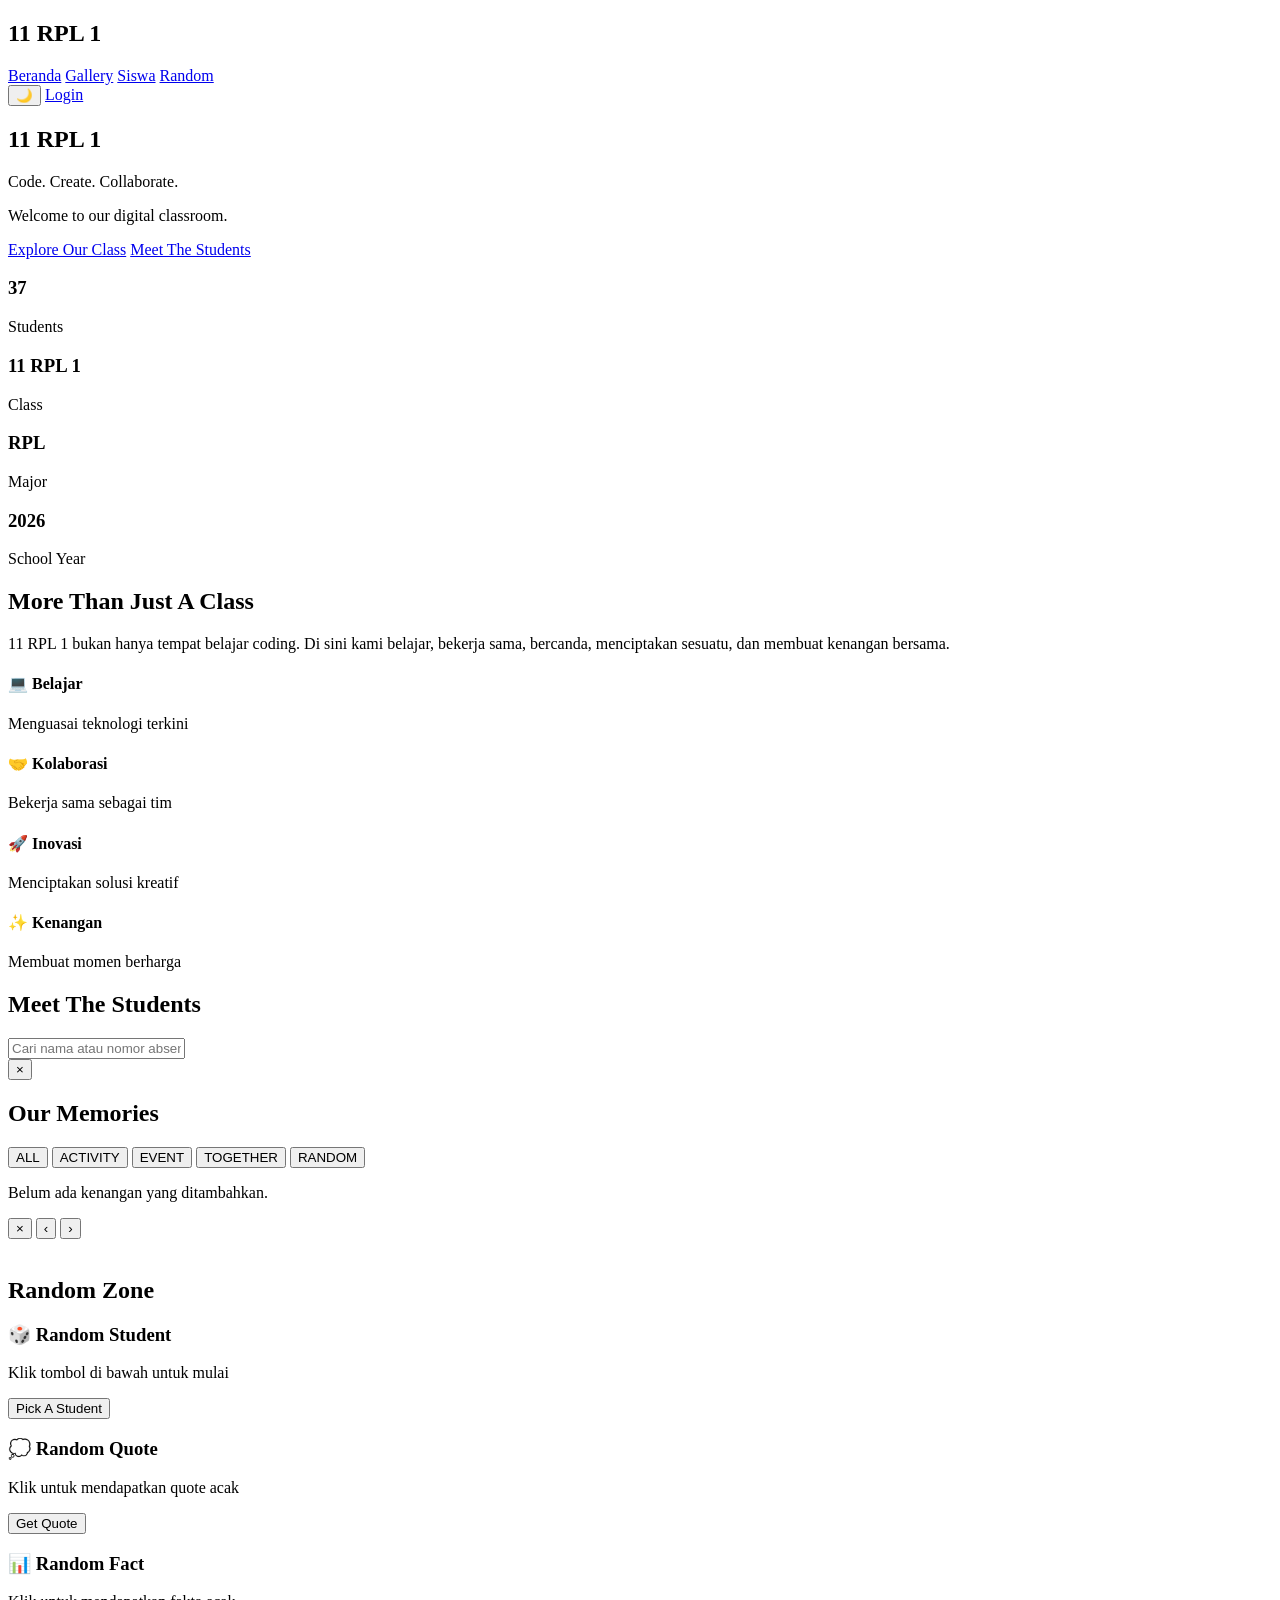
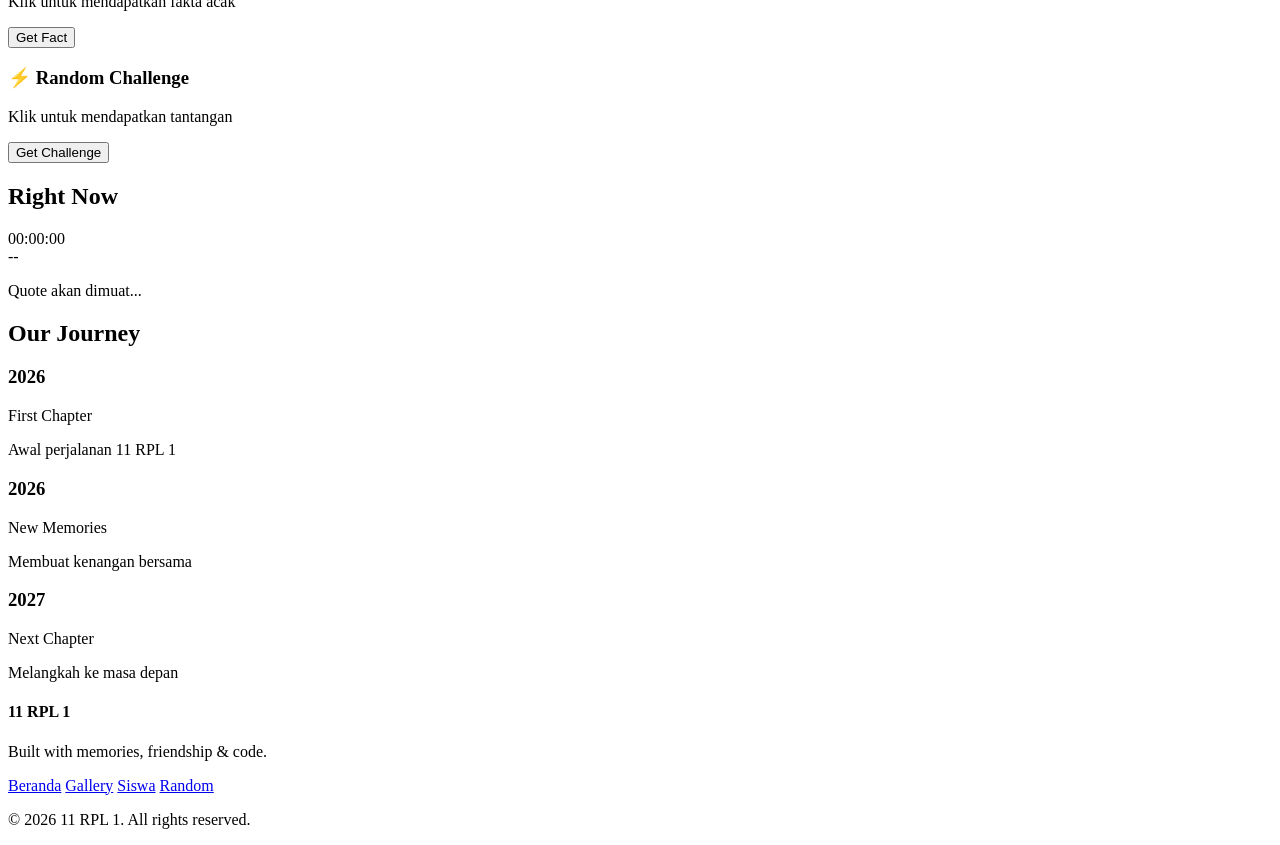
==== index.html @ e09e1e1b "Add files via upload" ====
<!DOCTYPE html>
<html lang="id">
<head>
    <meta charset="UTF-8">
    <meta name="viewport" content="width=device-width, initial-scale=1.0">
    <title>11 RPL 1 - Code. Create. Collaborate.</title>
    <link rel="stylesheet" href="css/style.css">
    <script src="https://cdn.jsdelivr.net/npm/@supabase/supabase-js@2"></script>
</head>
<body>
    <!-- NAVBAR -->
    <nav class="navbar" id="navbar">
        <div class="navbar-container">
            <div class="navbar-brand">
                <h1>11 RPL 1</h1>
            </div>
            
            <div class="hamburger" id="hamburger">
                <span></span>
                <span></span>
                <span></span>
            </div>

            <div class="navbar-menu" id="navbar-menu">
                <a href="#home" class="nav-link">Beranda</a>
                <a href="#gallery" class="nav-link">Gallery</a>
                <a href="#students" class="nav-link">Siswa</a>
                <a href="#random" class="nav-link">Random</a>
            </div>

            <div class="navbar-actions">
                <button class="theme-toggle" id="theme-toggle" title="Ganti tema">
                    🌙
                </button>
                <a href="login.html" class="nav-button" id="nav-button">Login</a>
            </div>
        </div>
    </nav>

    <!-- HERO SECTION -->
    <section class="hero" id="home">
        <div class="hero-content">
            <div class="hero-particles" id="particles"></div>
            <div class="hero-grid"></div>
            
            <div class="hero-text">
                <h2 class="hero-title">11 RPL 1</h2>
                <p class="hero-tagline">Code. Create. Collaborate.</p>
                <p class="hero-subtitle">Welcome to our digital classroom.</p>
                
                <div class="hero-buttons">
                    <a href="#students" class="btn btn-primary">Explore Our Class</a>
                    <a href="#gallery" class="btn btn-secondary">Meet The Students</a>
                </div>
            </div>
        </div>
    </section>

    <!-- STATISTICS -->
    <section class="statistics">
        <div class="stats-container">
            <div class="stat-card">
                <h3>37</h3>
                <p>Students</p>
            </div>
            <div class="stat-card">
                <h3>11 RPL 1</h3>
                <p>Class</p>
            </div>
            <div class="stat-card">
                <h3>RPL</h3>
                <p>Major</p>
            </div>
            <div class="stat-card">
                <h3>2026</h3>
                <p>School Year</p>
            </div>
        </div>
    </section>

    <!-- CLASS INTRO -->
    <section class="class-intro">
        <div class="container">
            <h2>More Than Just A Class</h2>
            <div class="intro-content">
                <div class="intro-text">
                    <p>11 RPL 1 bukan hanya tempat belajar coding. Di sini kami belajar, bekerja sama, bercanda, menciptakan sesuatu, dan membuat kenangan bersama.</p>
                </div>
                <div class="intro-cards">
                    <div class="intro-card">
                        <h4>💻 Belajar</h4>
                        <p>Menguasai teknologi terkini</p>
                    </div>
                    <div class="intro-card">
                        <h4>🤝 Kolaborasi</h4>
                        <p>Bekerja sama sebagai tim</p>
                    </div>
                    <div class="intro-card">
                        <h4>🚀 Inovasi</h4>
                        <p>Menciptakan solusi kreatif</p>
                    </div>
                    <div class="intro-card">
                        <h4>✨ Kenangan</h4>
                        <p>Membuat momen berharga</p>
                    </div>
                </div>
            </div>
        </div>
    </section>

    <!-- STUDENT DIRECTORY -->
    <section class="students" id="students">
        <div class="container">
            <h2>Meet The Students</h2>
            
            <div class="search-box">
                <input 
                    type="text" 
                    id="search-input" 
                    placeholder="Cari nama atau nomor absen..."
                    class="search-input"
                >
            </div>

            <div class="students-grid" id="students-grid">
                <!-- Filled by JavaScript -->
            </div>

            <div class="empty-state" id="empty-state" style="display: none;">
                <p>Tidak ada siswa yang ditemukan.</p>
            </div>
        </div>
    </section>

    <!-- STUDENT PROFILE MODAL -->
    <div class="modal" id="student-modal">
        <div class="modal-content">
            <button class="modal-close" id="modal-close">&times;</button>
            <div class="student-profile" id="student-profile">
                <!-- Filled by JavaScript -->
            </div>
        </div>
    </div>

    <!-- GALLERY -->
    <section class="gallery" id="gallery">
        <div class="container">
            <h2>Our Memories</h2>
            
            <div class="gallery-filters">
                <button class="filter-btn active" data-filter="all">ALL</button>
                <button class="filter-btn" data-filter="activity">ACTIVITY</button>
                <button class="filter-btn" data-filter="event">EVENT</button>
                <button class="filter-btn" data-filter="together">TOGETHER</button>
                <button class="filter-btn" data-filter="random">RANDOM</button>
            </div>

            <div class="gallery-grid" id="gallery-grid">
                <!-- Filled by JavaScript -->
            </div>

            <div class="gallery-empty" id="gallery-empty">
                <p>Belum ada kenangan yang ditambahkan.</p>
            </div>
        </div>
    </section>

    <!-- GALLERY LIGHTBOX -->
    <div class="lightbox" id="lightbox">
        <button class="lightbox-close">&times;</button>
        <button class="lightbox-prev">&lsaquo;</button>
        <button class="lightbox-next">&rsaquo;</button>
        <div class="lightbox-content">
            <img id="lightbox-img" src="" alt="">
            <div class="lightbox-info">
                <p class="lightbox-caption" id="lightbox-caption"></p>
                <p class="lightbox-uploader" id="lightbox-uploader"></p>
            </div>
        </div>
    </div>

    <!-- RANDOM ZONE -->
    <section class="random-zone" id="random">
        <div class="container">
            <h2>Random Zone</h2>
            
            <div class="random-grid">
                <!-- RANDOM STUDENT -->
                <div class="random-card random-student-card">
                    <h3>🎲 Random Student</h3>
                    <div class="random-student-display" id="random-student-display">
                        <p>Klik tombol di bawah untuk mulai</p>
                    </div>
                    <button class="btn btn-primary" id="random-student-btn">
                        Pick A Student
                    </button>
                </div>

                <!-- RANDOM QUOTE -->
                <div class="random-card random-quote-card">
                    <h3>💭 Random Quote</h3>
                    <div class="random-quote-display" id="random-quote-display">
                        <p class="quote-text">Klik untuk mendapatkan quote acak</p>
                    </div>
                    <button class="btn btn-primary" id="random-quote-btn">
                        Get Quote
                    </button>
                </div>

                <!-- RANDOM FACT -->
                <div class="random-card random-fact-card">
                    <h3>📊 Random Fact</h3>
                    <div class="random-fact-display" id="random-fact-display">
                        <p class="fact-text">Klik untuk mendapatkan fakta acak</p>
                    </div>
                    <button class="btn btn-primary" id="random-fact-btn">
                        Get Fact
                    </button>
                </div>

                <!-- RANDOM CHALLENGE -->
                <div class="random-card random-challenge-card">
                    <h3>⚡ Random Challenge</h3>
                    <div class="random-challenge-display" id="random-challenge-display">
                        <p class="challenge-text">Klik untuk mendapatkan tantangan</p>
                    </div>
                    <button class="btn btn-primary" id="random-challenge-btn">
                        Get Challenge
                    </button>
                </div>
            </div>
        </div>
    </section>

    <!-- LIVE CLASS MOMENT -->
    <section class="live-moment">
        <div class="container">
            <h2>Right Now</h2>
            <div class="moment-card">
                <div class="moment-clock">
                    <div class="clock-time" id="clock-time">00:00:00</div>
                    <div class="clock-date" id="clock-date">--</div>
                </div>
                <div class="moment-quote">
                    <p id="moment-quote-text">Quote akan dimuat...</p>
                </div>
            </div>
        </div>
    </section>

    <!-- TIMELINE -->
    <section class="timeline">
        <div class="container">
            <h2>Our Journey</h2>
            <div class="timeline-container">
                <div class="timeline-item">
                    <div class="timeline-marker"></div>
                    <div class="timeline-content">
                        <h3>2026</h3>
                        <p>First Chapter</p>
                        <span class="timeline-date">Awal perjalanan 11 RPL 1</span>
                    </div>
                </div>
                <div class="timeline-item">
                    <div class="timeline-marker"></div>
                    <div class="timeline-content">
                        <h3>2026</h3>
                        <p>New Memories</p>
                        <span class="timeline-date">Membuat kenangan bersama</span>
                    </div>
                </div>
                <div class="timeline-item">
                    <div class="timeline-marker"></div>
                    <div class="timeline-content">
                        <h3>2027</h3>
                        <p>Next Chapter</p>
                        <span class="timeline-date">Melangkah ke masa depan</span>
                    </div>
                </div>
            </div>
        </div>
    </section>

    <!-- FOOTER -->
    <footer class="footer">
        <div class="footer-content">
            <div class="footer-section">
                <h4>11 RPL 1</h4>
                <p>Built with memories, friendship & code.</p>
            </div>
            <div class="footer-links">
                <a href="#home">Beranda</a>
                <a href="#gallery">Gallery</a>
                <a href="#students">Siswa</a>
                <a href="#random">Random</a>
            </div>
        </div>
        <div class="footer-bottom">
            <p>&copy; 2026 11 RPL 1. All rights reserved.</p>
        </div>
    </footer>

    <!-- SCRIPTS -->
    <script src="js/supabase.js"></script>
    <script src="js/students.js"></script>
    <script src="js/auth.js"></script>
    <script src="js/script.js"></script>
</body>
</html>
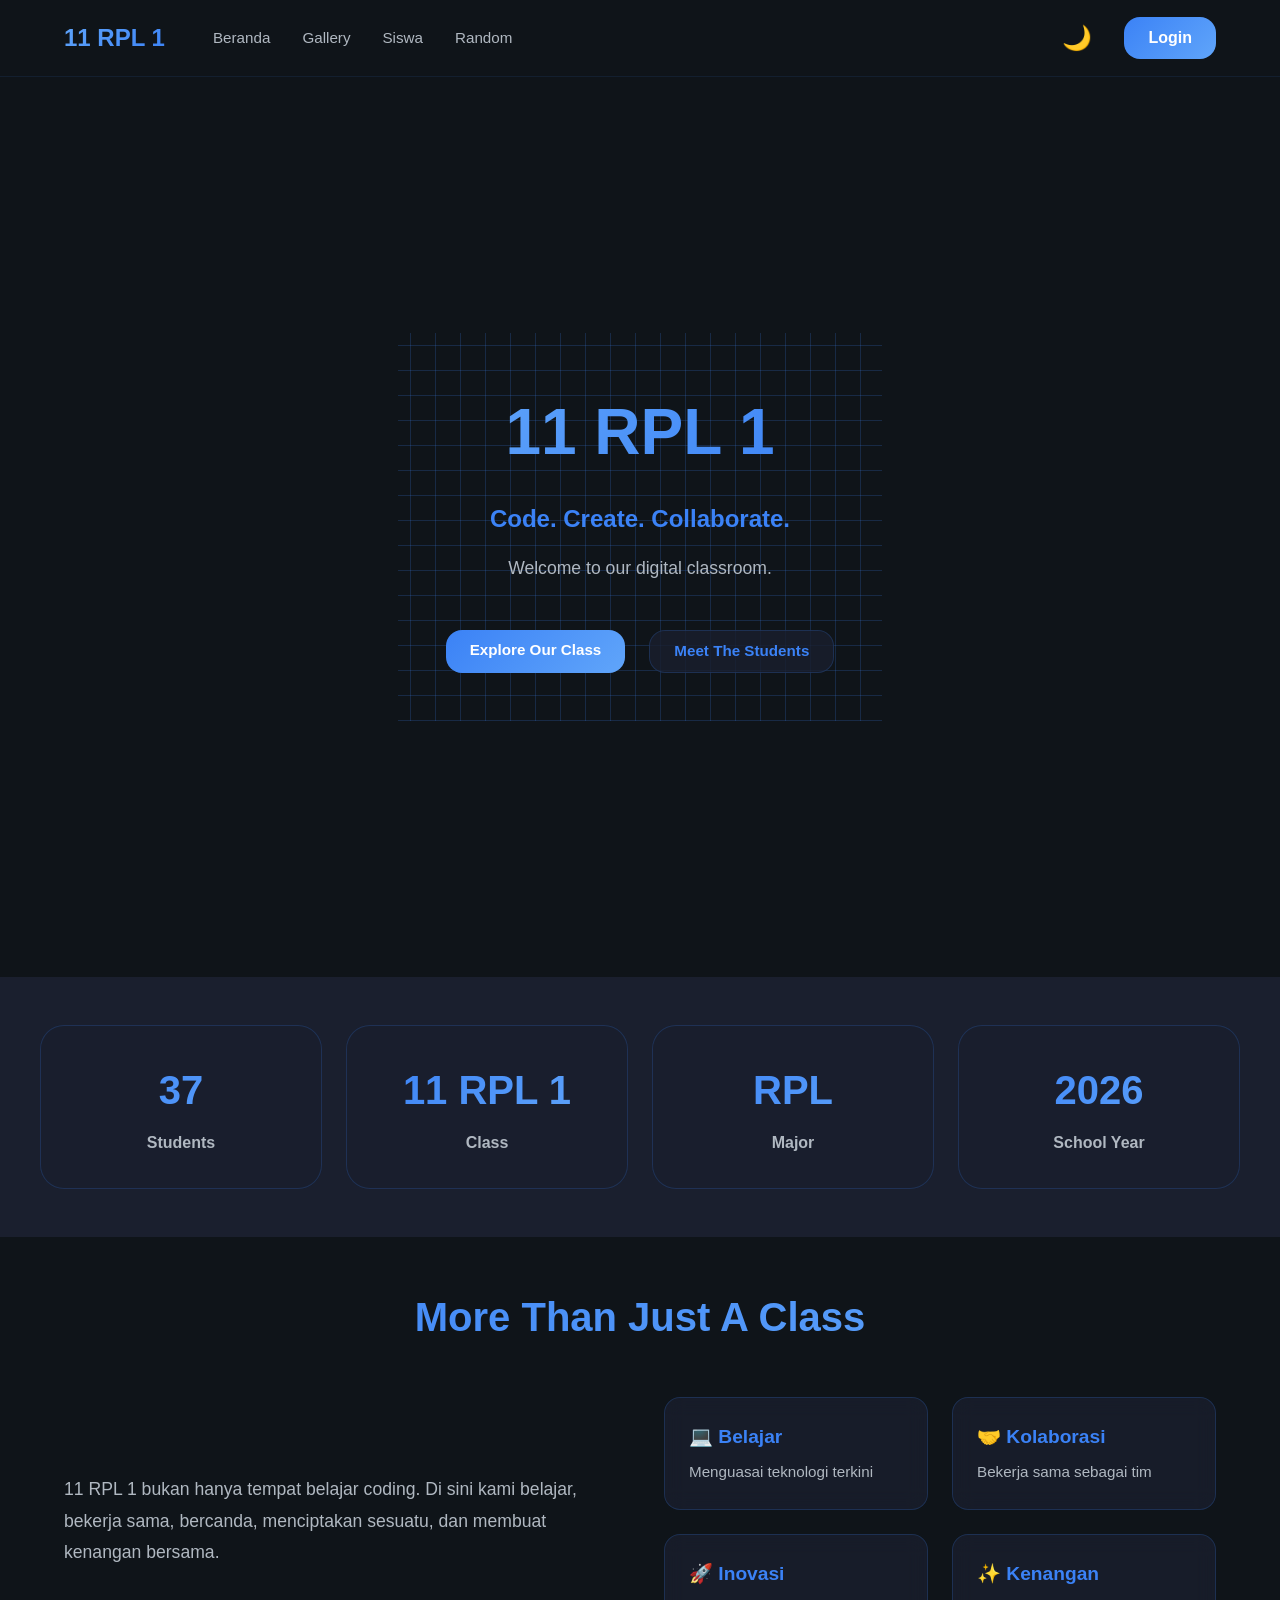
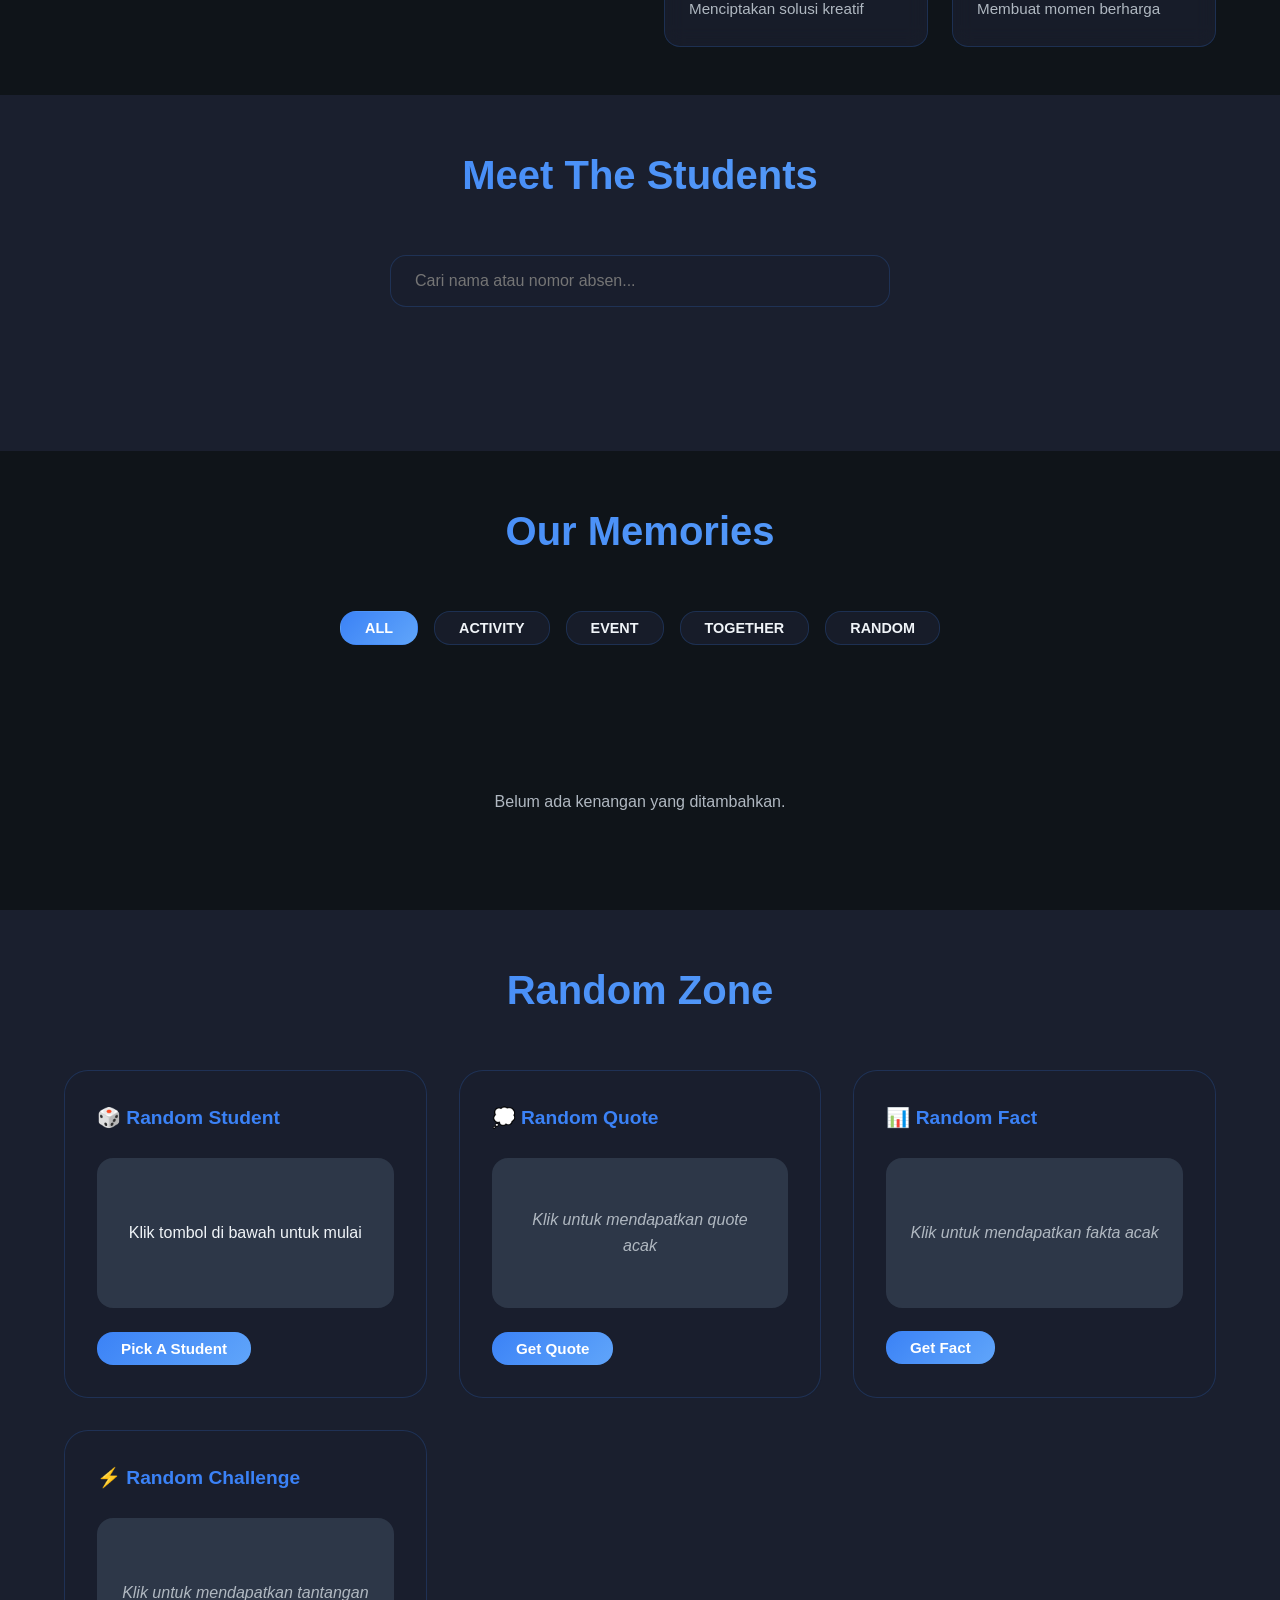
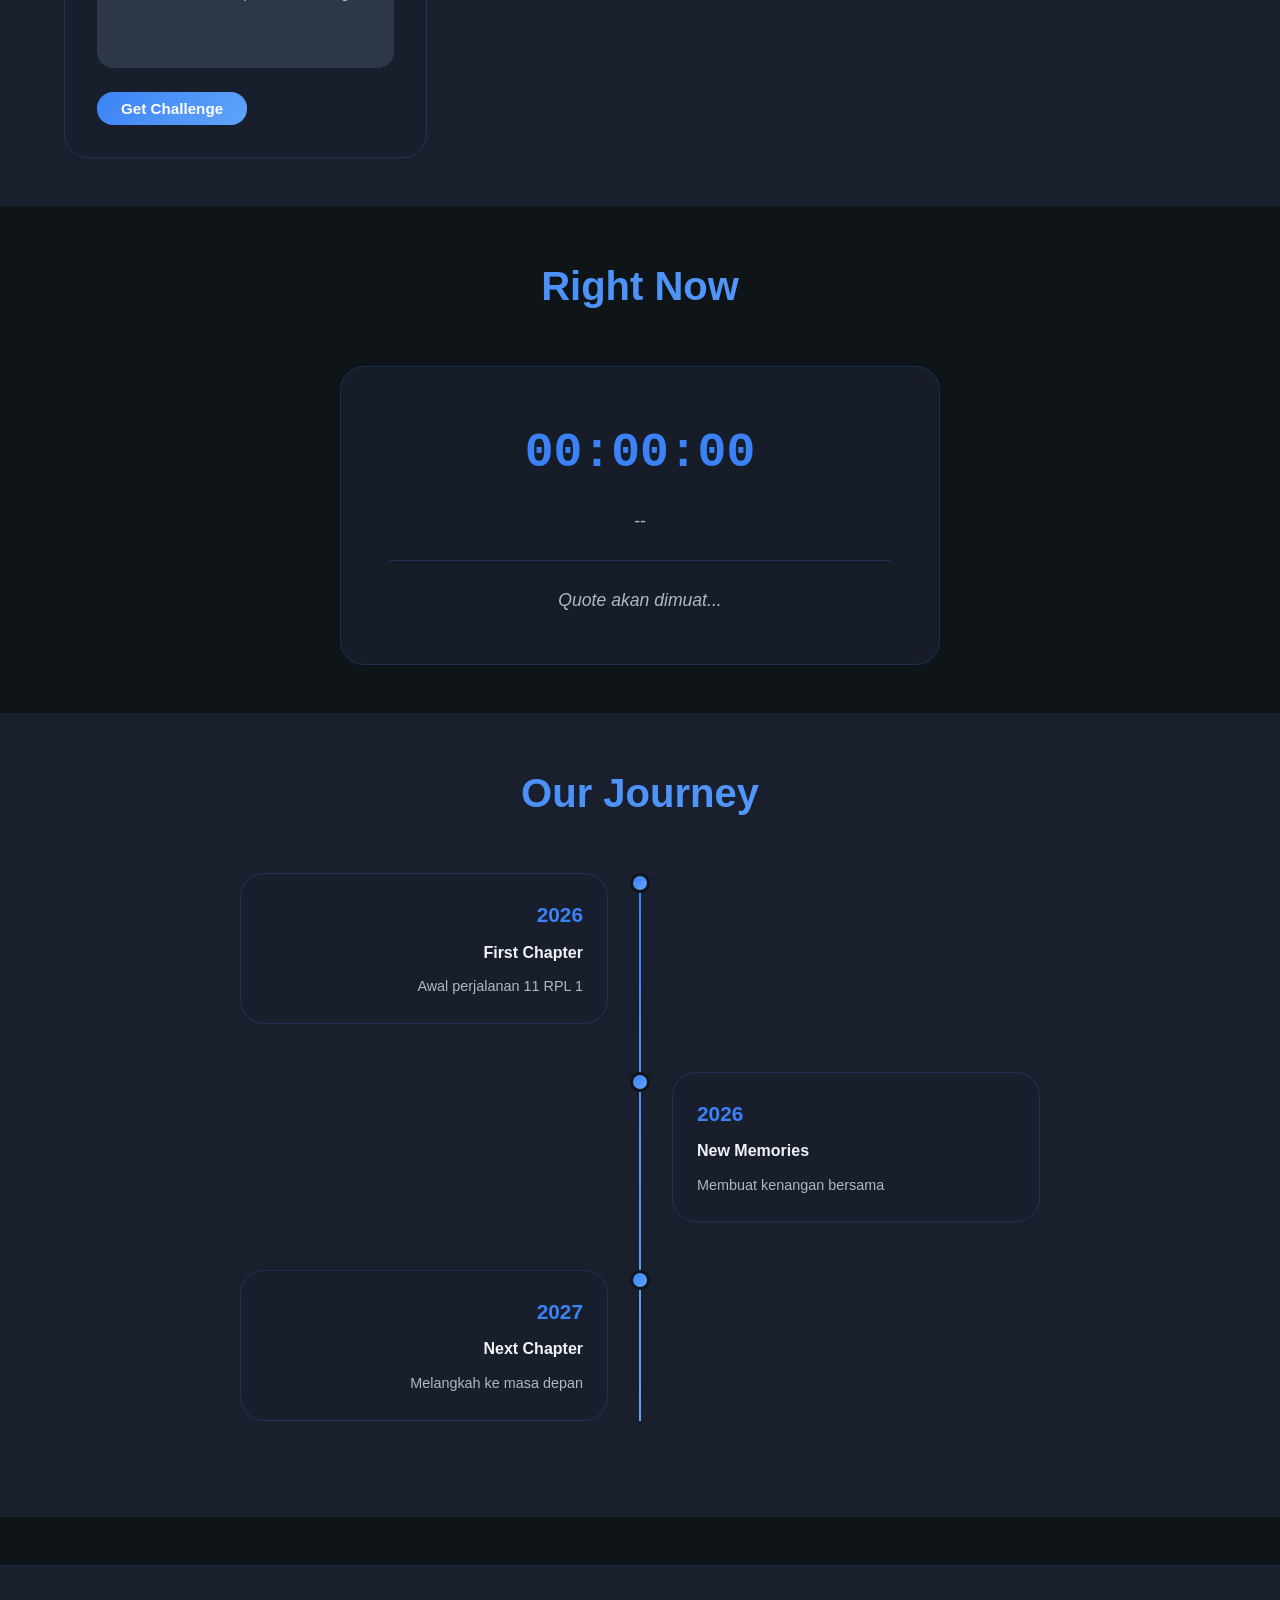
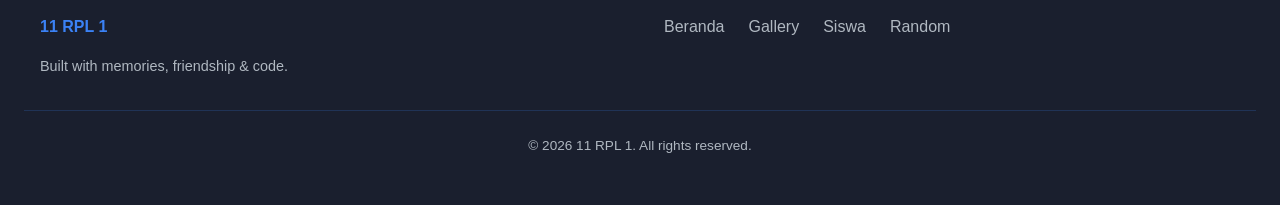
==== commit d7aec6fa: "Refactor index.html for structure and paths Updated HTML structure and corrected file paths for CSS " ====
--- a/index.html
+++ b/index.html
@@ -4,7 +4,7 @@
     <meta charset="UTF-8">
     <meta name="viewport" content="width=device-width, initial-scale=1.0">
     <title>11 RPL 1 - Code. Create. Collaborate.</title>
-    <link rel="stylesheet" href="css/style.css">
+    <link rel="stylesheet" href="style.css">
     <script src="https://cdn.jsdelivr.net/npm/@supabase/supabase-js@2"></script>
 </head>
 <body>
--- a/style.css
+++ b/style.css
@@ -0,0 +1,2020 @@
+/* ============================================
+   CSS VARIABLES & ROOT STYLES
+   ============================================ */
+
+:root {
+    /* DARK THEME (Default) */
+    --primary-bg: #0f1419;
+    --secondary-bg: #1a1f2e;
+    --tertiary-bg: #2d3748;
+    --card-bg: rgba(26, 31, 46, 0.8);
+    --card-border: rgba(59, 130, 246, 0.2);
+    --text-primary: #f0f4f8;
+    --text-secondary: #b0b8c1;
+    --accent-color: #3b82f6;
+    --accent-light: #60a5fa;
+    --border-color: rgba(59, 130, 246, 0.1);
+    --shadow-color: rgba(0, 0, 0, 0.5);
+    --button-hover-bg: rgba(59, 130, 246, 0.2);
+    --glow-color: rgba(59, 130, 246, 0.5);
+
+    /* TYPOGRAPHY */
+    --font-primary: -apple-system, BlinkMacSystemFont, 'Segoe UI', Roboto, Oxygen, Ubuntu, Cantarell, sans-serif;
+    --font-code: 'Courier New', monospace;
+
+    /* SPACING */
+    --spacing-xs: 0.25rem;
+    --spacing-sm: 0.5rem;
+    --spacing-md: 1rem;
+    --spacing-lg: 1.5rem;
+    --spacing-xl: 2rem;
+    --spacing-2xl: 3rem;
+
+    /* TRANSITIONS */
+    --transition: all 0.3s ease;
+    --transition-fast: all 0.15s ease;
+
+    /* BORDERS */
+    --border-radius-sm: 0.5rem;
+    --border-radius-md: 1rem;
+    --border-radius-lg: 1.5rem;
+}
+
+/* LIGHT THEME */
+html[data-theme="light"] {
+    --primary-bg: #f8fafb;
+    --secondary-bg: #ffffff;
+    --tertiary-bg: #f0f3f7;
+    --card-bg: rgba(255, 255, 255, 0.9);
+    --card-border: rgba(59, 130, 246, 0.15);
+    --text-primary: #1a202c;
+    --text-secondary: #718096;
+    --accent-color: #3b82f6;
+    --accent-light: #2563eb;
+    --border-color: rgba(59, 130, 246, 0.1);
+    --shadow-color: rgba(0, 0, 0, 0.1);
+    --button-hover-bg: rgba(59, 130, 246, 0.1);
+    --glow-color: rgba(59, 130, 246, 0.3);
+}
+
+/* BLACKPINK THEME */
+html[data-theme="blackpink"] {
+    --primary-bg: #0a0a0a;
+    --secondary-bg: #1a1a1a;
+    --tertiary-bg: #2a2a2a;
+    --card-bg: rgba(20, 20, 20, 0.8);
+    --card-border: rgba(236, 72, 153, 0.3);
+    --text-primary: #f0f4f8;
+    --text-secondary: #d0d8e0;
+    --accent-color: #ec4899;
+    --accent-light: #f472b6;
+    --border-color: rgba(236, 72, 153, 0.15);
+    --shadow-color: rgba(0, 0, 0, 0.7);
+    --button-hover-bg: rgba(236, 72, 153, 0.15);
+    --glow-color: rgba(236, 72, 153, 0.4);
+}
+
+/* ============================================
+   GLOBAL STYLES
+   ============================================ */
+
+* {
+    margin: 0;
+    padding: 0;
+    box-sizing: border-box;
+}
+
+html {
+    scroll-behavior: smooth;
+}
+
+body {
+    font-family: var(--font-primary);
+    background-color: var(--primary-bg);
+    color: var(--text-primary);
+    transition: var(--transition);
+    line-height: 1.6;
+}
+
+/* ============================================
+   UTILITIES
+   ============================================ */
+
+.container {
+    max-width: 1200px;
+    margin: 0 auto;
+    padding: 0 var(--spacing-lg);
+}
+
+/* ============================================
+   NAVBAR
+   ============================================ */
+
+.navbar {
+    position: sticky;
+    top: 0;
+    z-index: 100;
+    background: var(--primary-bg);
+    border-bottom: 1px solid var(--border-color);
+    transition: var(--transition);
+    backdrop-filter: blur(10px) !important;
+}
+
+.navbar.scrolled {
+    background: rgba(15, 20, 25, 0.8);
+    border-bottom: 1px solid var(--card-border);
+}
+
+.navbar-container {
+    max-width: 1200px;
+    margin: 0 auto;
+    padding: var(--spacing-md) var(--spacing-lg);
+    display: flex;
+    align-items: center;
+    justify-content: space-between;
+}
+
+.navbar-brand h1 {
+    font-size: 1.5rem;
+    font-weight: 700;
+    background: linear-gradient(135deg, var(--accent-light), var(--accent-color));
+    -webkit-background-clip: text;
+    -webkit-text-fill-color: transparent;
+    background-clip: text;
+}
+
+.navbar-brand a {
+    text-decoration: none;
+}
+
+.navbar-menu {
+    display: flex;
+    gap: var(--spacing-xl);
+    flex: 1;
+    margin-left: var(--spacing-2xl);
+}
+
+.nav-link {
+    color: var(--text-secondary);
+    text-decoration: none;
+    transition: var(--transition);
+    font-size: 0.95rem;
+    font-weight: 500;
+}
+
+.nav-link:hover {
+    color: var(--accent-color);
+}
+
+.navbar-actions {
+    display: flex;
+    align-items: center;
+    gap: var(--spacing-lg);
+}
+
+.theme-toggle {
+    background: none;
+    border: none;
+    font-size: 1.5rem;
+    cursor: pointer;
+    padding: var(--spacing-sm);
+    border-radius: var(--border-radius-md);
+    transition: var(--transition);
+}
+
+.theme-toggle:hover {
+    background: var(--button-hover-bg);
+    transform: scale(1.1);
+}
+
+.nav-button {
+    background: linear-gradient(135deg, var(--accent-color), var(--accent-light));
+    color: #ffffff;
+    padding: var(--spacing-sm) var(--spacing-lg);
+    border-radius: var(--border-radius-md);
+    text-decoration: none;
+    border: none;
+    cursor: pointer;
+    font-weight: 600;
+    transition: var(--transition);
+}
+
+.nav-button:hover {
+    transform: translateY(-2px);
+    box-shadow: 0 8px 16px var(--glow-color);
+}
+
+/* HAMBURGER MENU */
+
+.hamburger {
+    display: none;
+    flex-direction: column;
+    gap: 0.35rem;
+    cursor: pointer;
+    background: none;
+    border: none;
+    padding: var(--spacing-sm);
+}
+
+.hamburger span {
+    width: 25px;
+    height: 3px;
+    background: var(--text-primary);
+    border-radius: 2px;
+    transition: var(--transition);
+}
+
+.hamburger.active span:nth-child(1) {
+    transform: rotate(45deg) translate(10px, 10px);
+}
+
+.hamburger.active span:nth-child(2) {
+    opacity: 0;
+}
+
+.hamburger.active span:nth-child(3) {
+    transform: rotate(-45deg) translate(7px, -7px);
+}
+
+/* RESPONSIVE NAVBAR */
+
+@media (max-width: 768px) {
+    .hamburger {
+        display: flex;
+    }
+
+    .navbar-menu {
+        display: none;
+        flex-direction: column;
+        position: absolute;
+        top: 100%;
+        left: 0;
+        right: 0;
+        background: var(--secondary-bg);
+        padding: var(--spacing-lg);
+        gap: var(--spacing-md);
+        border-bottom: 1px solid var(--border-color);
+    }
+
+    .navbar-menu.active {
+        display: flex;
+    }
+
+    .navbar-container {
+        flex-wrap: wrap;
+    }
+}
+
+/* ============================================
+   BUTTONS
+   ============================================ */
+
+.btn {
+    padding: var(--spacing-sm) var(--spacing-lg);
+    border: none;
+    border-radius: var(--border-radius-md);
+    font-weight: 600;
+    cursor: pointer;
+    transition: var(--transition);
+    font-size: 0.95rem;
+    text-decoration: none;
+    display: inline-block;
+    text-align: center;
+}
+
+.btn-primary {
+    background: linear-gradient(135deg, var(--accent-color), var(--accent-light));
+    color: #ffffff;
+}
+
+.btn-primary:hover {
+    transform: translateY(-2px);
+    box-shadow: 0 8px 16px var(--glow-color);
+}
+
+.btn-secondary {
+    background: var(--card-bg);
+    color: var(--accent-color);
+    border: 1px solid var(--card-border);
+}
+
+.btn-secondary:hover {
+    border-color: var(--accent-color);
+    transform: translateY(-2px);
+}
+
+.btn-danger {
+    background: linear-gradient(135deg, #ef4444, #dc2626);
+    color: #ffffff;
+}
+
+.btn-danger:hover {
+    transform: translateY(-2px);
+    box-shadow: 0 8px 16px rgba(239, 68, 68, 0.4);
+}
+
+.btn-full {
+    width: 100%;
+}
+
+.btn-sm {
+    padding: var(--spacing-xs) var(--spacing-md);
+    font-size: 0.85rem;
+}
+
+.btn:disabled,
+.btn[disabled] {
+    opacity: 0.5;
+    cursor: not-allowed;
+}
+
+/* ============================================
+   HERO SECTION
+   ============================================ */
+
+.hero {
+    min-height: 100vh;
+    display: flex;
+    align-items: center;
+    justify-content: center;
+    position: relative;
+    overflow: hidden;
+    background: var(--primary-bg);
+}
+
+.hero-content {
+    position: relative;
+    z-index: 2;
+    text-align: center;
+    max-width: 800px;
+    padding: var(--spacing-2xl);
+}
+
+.hero-particles {
+    position: absolute;
+    top: 0;
+    left: 0;
+    width: 100%;
+    height: 100%;
+    z-index: 0;
+}
+
+.particle {
+    position: absolute;
+    width: 4px;
+    height: 4px;
+    background: var(--accent-color);
+    border-radius: 50%;
+    opacity: 0.3;
+    animation: float 6s infinite ease-in-out;
+}
+
+@keyframes float {
+    0%, 100% {
+        transform: translateY(0px) translateX(0px);
+        opacity: 0.3;
+    }
+    50% {
+        opacity: 0.6;
+    }
+}
+
+.hero-grid {
+    position: absolute;
+    top: 0;
+    left: 0;
+    width: 100%;
+    height: 100%;
+    background-image: 
+        linear-gradient(0deg, transparent 24%, var(--card-border) 25%, var(--card-border) 26%, transparent 27%, transparent 74%, var(--card-border) 75%, var(--card-border) 76%, transparent 77%, transparent),
+        linear-gradient(90deg, transparent 24%, var(--card-border) 25%, var(--card-border) 26%, transparent 27%, transparent 74%, var(--card-border) 75%, var(--card-border) 76%, transparent 77%, transparent);
+    background-size: 50px 50px;
+    background-position: 0 0, 25px 25px;
+    animation: gridShift 20s linear infinite;
+    z-index: 0;
+}
+
+@keyframes gridShift {
+    0% {
+        background-position: 0 0, 25px 25px;
+    }
+    100% {
+        background-position: 50px 50px, 75px 75px;
+    }
+}
+
+.hero-text {
+    position: relative;
+    z-index: 2;
+}
+
+.hero-title {
+    font-size: 4rem;
+    font-weight: 800;
+    margin-bottom: var(--spacing-md);
+    background: linear-gradient(135deg, var(--accent-light), var(--accent-color));
+    -webkit-background-clip: text;
+    -webkit-text-fill-color: transparent;
+    background-clip: text;
+    animation: fadeInDown 0.8s ease;
+}
+
+.hero-tagline {
+    font-size: 1.5rem;
+    color: var(--accent-color);
+    margin-bottom: var(--spacing-md);
+    font-weight: 600;
+    animation: fadeInUp 0.8s ease 0.2s both;
+}
+
+.hero-subtitle {
+    font-size: 1.1rem;
+    color: var(--text-secondary);
+    margin-bottom: var(--spacing-2xl);
+    animation: fadeInUp 0.8s ease 0.4s both;
+}
+
+.hero-buttons {
+    display: flex;
+    gap: var(--spacing-lg);
+    justify-content: center;
+    flex-wrap: wrap;
+    animation: fadeInUp 0.8s ease 0.6s both;
+}
+
+@keyframes fadeInDown {
+    from {
+        opacity: 0;
+        transform: translateY(-30px);
+    }
+    to {
+        opacity: 1;
+        transform: translateY(0);
+    }
+}
+
+@keyframes fadeInUp {
+    from {
+        opacity: 0;
+        transform: translateY(30px);
+    }
+    to {
+        opacity: 1;
+        transform: translateY(0);
+    }
+}
+
+@media (max-width: 768px) {
+    .hero-title {
+        font-size: 2.5rem;
+    }
+
+    .hero-tagline {
+        font-size: 1.2rem;
+    }
+
+    .hero-subtitle {
+        font-size: 0.95rem;
+    }
+
+    .hero-content {
+        padding: var(--spacing-lg);
+    }
+}
+
+/* ============================================
+   STATISTICS
+   ============================================ */
+
+.statistics {
+    padding: var(--spacing-2xl) var(--spacing-lg);
+    background: var(--secondary-bg);
+}
+
+.stats-container {
+    max-width: 1200px;
+    margin: 0 auto;
+    display: grid;
+    grid-template-columns: repeat(auto-fit, minmax(200px, 1fr));
+    gap: var(--spacing-lg);
+}
+
+.stat-card {
+    background: var(--card-bg);
+    border: 1px solid var(--card-border);
+    padding: var(--spacing-xl);
+    border-radius: var(--border-radius-lg);
+    text-align: center;
+    backdrop-filter: blur(10px);
+    transition: var(--transition);
+    animation: slideUp 0.6s ease;
+}
+
+.stat-card:hover {
+    transform: translateY(-8px);
+    box-shadow: 0 16px 32px var(--glow-color);
+    border-color: var(--accent-color);
+}
+
+.stat-card h3 {
+    font-size: 2.5rem;
+    background: linear-gradient(135deg, var(--accent-color), var(--accent-light));
+    -webkit-background-clip: text;
+    -webkit-text-fill-color: transparent;
+    background-clip: text;
+    margin-bottom: var(--spacing-sm);
+}
+
+.stat-card p {
+    color: var(--text-secondary);
+    font-weight: 600;
+}
+
+@keyframes slideUp {
+    from {
+        opacity: 0;
+        transform: translateY(30px);
+    }
+    to {
+        opacity: 1;
+        transform: translateY(0);
+    }
+}
+
+/* ============================================
+   CLASS INTRO
+   ============================================ */
+
+.class-intro {
+    padding: var(--spacing-2xl) var(--spacing-lg);
+    background: var(--primary-bg);
+}
+
+.class-intro h2 {
+    text-align: center;
+    font-size: 2.5rem;
+    margin-bottom: var(--spacing-2xl);
+    background: linear-gradient(135deg, var(--accent-color), var(--accent-light));
+    -webkit-background-clip: text;
+    -webkit-text-fill-color: transparent;
+    background-clip: text;
+}
+
+.intro-content {
+    display: grid;
+    grid-template-columns: 1fr 1fr;
+    gap: var(--spacing-2xl);
+    align-items: center;
+}
+
+.intro-text p {
+    font-size: 1.1rem;
+    line-height: 1.8;
+    color: var(--text-secondary);
+}
+
+.intro-cards {
+    display: grid;
+    grid-template-columns: 1fr 1fr;
+    gap: var(--spacing-lg);
+}
+
+.intro-card {
+    background: var(--card-bg);
+    border: 1px solid var(--card-border);
+    padding: var(--spacing-lg);
+    border-radius: var(--border-radius-md);
+    backdrop-filter: blur(10px);
+    transition: var(--transition);
+}
+
+.intro-card:hover {
+    transform: translateY(-4px);
+    border-color: var(--accent-color);
+}
+
+.intro-card h4 {
+    font-size: 1.2rem;
+    margin-bottom: var(--spacing-sm);
+    color: var(--accent-color);
+}
+
+.intro-card p {
+    color: var(--text-secondary);
+    font-size: 0.95rem;
+}
+
+@media (max-width: 768px) {
+    .intro-content {
+        grid-template-columns: 1fr;
+    }
+
+    .intro-cards {
+        grid-template-columns: 1fr;
+    }
+
+    .class-intro h2 {
+        font-size: 2rem;
+    }
+}
+
+/* ============================================
+   STUDENTS SECTION
+   ============================================ */
+
+.students {
+    padding: var(--spacing-2xl) var(--spacing-lg);
+    background: var(--secondary-bg);
+}
+
+.students h2 {
+    text-align: center;
+    font-size: 2.5rem;
+    margin-bottom: var(--spacing-2xl);
+    background: linear-gradient(135deg, var(--accent-color), var(--accent-light));
+    -webkit-background-clip: text;
+    -webkit-text-fill-color: transparent;
+    background-clip: text;
+}
+
+.search-box {
+    max-width: 500px;
+    margin: 0 auto var(--spacing-2xl);
+}
+
+.search-input {
+    width: 100%;
+    padding: var(--spacing-md) var(--spacing-lg);
+    background: var(--card-bg);
+    border: 1px solid var(--card-border);
+    border-radius: var(--border-radius-md);
+    color: var(--text-primary);
+    font-size: 1rem;
+    transition: var(--transition);
+}
+
+.search-input:focus {
+    outline: none;
+    border-color: var(--accent-color);
+    box-shadow: 0 0 16px var(--glow-color);
+}
+
+.students-grid {
+    display: grid;
+    grid-template-columns: repeat(auto-fill, minmax(200px, 1fr));
+    gap: var(--spacing-lg);
+    margin-bottom: var(--spacing-2xl);
+}
+
+.student-card {
+    background: var(--card-bg);
+    border: 1px solid var(--card-border);
+    border-radius: var(--border-radius-lg);
+    overflow: hidden;
+    cursor: pointer;
+    transition: var(--transition);
+    backdrop-filter: blur(10px);
+}
+
+.student-card:hover {
+    transform: translateY(-8px);
+    border-color: var(--accent-color);
+    box-shadow: 0 16px 32px var(--glow-color);
+}
+
+.student-card-image {
+    width: 100%;
+    height: 200px;
+    object-fit: cover;
+    background: var(--tertiary-bg);
+}
+
+.student-card-body {
+    padding: var(--spacing-lg);
+}
+
+.student-card-number {
+    font-size: 0.8rem;
+    color: var(--accent-color);
+    font-weight: 700;
+    text-transform: uppercase;
+    margin-bottom: var(--spacing-sm);
+}
+
+.student-card-name {
+    font-size: 1.1rem;
+    font-weight: 600;
+    margin-bottom: var(--spacing-sm);
+    color: var(--text-primary);
+}
+
+.student-card-status {
+    font-size: 0.8rem;
+    padding: var(--spacing-xs) var(--spacing-sm);
+    border-radius: var(--border-radius-sm);
+    display: inline-block;
+    background: var(--button-hover-bg);
+    color: var(--accent-color);
+}
+
+.student-card-status.member {
+    background: rgba(16, 185, 129, 0.1);
+    color: #10b981;
+}
+
+.empty-state {
+    text-align: center;
+    padding: var(--spacing-2xl);
+    color: var(--text-secondary);
+}
+
+/* ============================================
+   STUDENT PROFILE MODAL
+   ============================================ */
+
+.modal {
+    display: none;
+    position: fixed;
+    top: 0;
+    left: 0;
+    width: 100%;
+    height: 100%;
+    background: rgba(0, 0, 0, 0.8);
+    z-index: 200;
+    align-items: center;
+    justify-content: center;
+    backdrop-filter: blur(5px);
+}
+
+.modal.active {
+    display: flex;
+}
+
+.modal-content {
+    background: var(--card-bg);
+    border: 1px solid var(--card-border);
+    border-radius: var(--border-radius-lg);
+    width: 90%;
+    max-width: 500px;
+    max-height: 90vh;
+    overflow-y: auto;
+    position: relative;
+    backdrop-filter: blur(10px);
+    animation: modalSlideIn 0.3s ease;
+}
+
+.modal-content.modal-sm {
+    max-width: 400px;
+}
+
+@keyframes modalSlideIn {
+    from {
+        opacity: 0;
+        transform: scale(0.95);
+    }
+    to {
+        opacity: 1;
+        transform: scale(1);
+    }
+}
+
+.modal-close {
+    position: absolute;
+    top: var(--spacing-lg);
+    right: var(--spacing-lg);
+    background: none;
+    border: none;
+    font-size: 1.5rem;
+    color: var(--text-secondary);
+    cursor: pointer;
+    transition: var(--transition);
+    z-index: 1;
+}
+
+.modal-close:hover {
+    color: var(--accent-color);
+    transform: rotate(90deg);
+}
+
+.student-profile {
+    padding: var(--spacing-2xl);
+}
+
+.student-profile-header {
+    text-align: center;
+    margin-bottom: var(--spacing-xl);
+}
+
+.student-profile-image {
+    width: 150px;
+    height: 150px;
+    border-radius: 50%;
+    object-fit: cover;
+    margin: 0 auto var(--spacing-lg);
+    border: 3px solid var(--accent-color);
+}
+
+.student-profile-name {
+    font-size: 1.5rem;
+    font-weight: 700;
+    margin-bottom: var(--spacing-sm);
+}
+
+.student-profile-meta {
+    color: var(--text-secondary);
+    font-size: 0.95rem;
+}
+
+.student-profile-meta span {
+    display: block;
+    margin: var(--spacing-xs) 0;
+}
+
+.student-profile-status {
+    display: inline-block;
+    padding: var(--spacing-sm) var(--spacing-lg);
+    border-radius: var(--border-radius-md);
+    background: var(--button-hover-bg);
+    color: var(--accent-color);
+    font-weight: 600;
+    margin-top: var(--spacing-md);
+}
+
+.student-profile-status.member {
+    background: rgba(16, 185, 129, 0.1);
+    color: #10b981;
+}
+
+.student-profile-section {
+    margin-top: var(--spacing-lg);
+    padding-top: var(--spacing-lg);
+    border-top: 1px solid var(--card-border);
+}
+
+.student-profile-section h4 {
+    color: var(--accent-color);
+    font-size: 0.9rem;
+    text-transform: uppercase;
+    letter-spacing: 0.05em;
+    margin-bottom: var(--spacing-sm);
+}
+
+.student-profile-section p {
+    color: var(--text-secondary);
+    font-size: 0.95rem;
+    line-height: 1.6;
+}
+
+/* ============================================
+   GALLERY
+   ============================================ */
+
+.gallery {
+    padding: var(--spacing-2xl) var(--spacing-lg);
+    background: var(--primary-bg);
+}
+
+.gallery h2 {
+    text-align: center;
+    font-size: 2.5rem;
+    margin-bottom: var(--spacing-2xl);
+    background: linear-gradient(135deg, var(--accent-color), var(--accent-light));
+    -webkit-background-clip: text;
+    -webkit-text-fill-color: transparent;
+    background-clip: text;
+}
+
+.gallery-filters {
+    display: flex;
+    justify-content: center;
+    gap: var(--spacing-md);
+    margin-bottom: var(--spacing-2xl);
+    flex-wrap: wrap;
+}
+
+.filter-btn {
+    padding: var(--spacing-sm) var(--spacing-lg);
+    background: var(--card-bg);
+    border: 1px solid var(--card-border);
+    color: var(--text-primary);
+    border-radius: var(--border-radius-md);
+    cursor: pointer;
+    font-weight: 600;
+    font-size: 0.9rem;
+    transition: var(--transition);
+}
+
+.filter-btn:hover,
+.filter-btn.active {
+    background: linear-gradient(135deg, var(--accent-color), var(--accent-light));
+    color: #ffffff;
+    border-color: transparent;
+}
+
+.gallery-grid {
+    display: grid;
+    grid-template-columns: repeat(auto-fill, minmax(250px, 1fr));
+    gap: var(--spacing-lg);
+    margin-bottom: var(--spacing-2xl);
+}
+
+.gallery-item {
+    position: relative;
+    background: var(--card-bg);
+    border-radius: var(--border-radius-lg);
+    overflow: hidden;
+    cursor: pointer;
+    border: 1px solid var(--card-border);
+    transition: var(--transition);
+    height: 250px;
+}
+
+.gallery-item:hover {
+    transform: translateY(-8px);
+    border-color: var(--accent-color);
+    box-shadow: 0 16px 32px var(--glow-color);
+}
+
+.gallery-item-image {
+    width: 100%;
+    height: 100%;
+    object-fit: cover;
+    transition: var(--transition);
+}
+
+.gallery-item:hover .gallery-item-image {
+    transform: scale(1.05);
+}
+
+.gallery-item-overlay {
+    position: absolute;
+    bottom: 0;
+    left: 0;
+    right: 0;
+    padding: var(--spacing-lg);
+    background: linear-gradient(to top, rgba(0, 0, 0, 0.8), transparent);
+    transform: translateY(100%);
+    transition: var(--transition);
+}
+
+.gallery-item:hover .gallery-item-overlay {
+    transform: translateY(0);
+}
+
+.gallery-item-caption {
+    color: #ffffff;
+    font-weight: 600;
+    margin-bottom: var(--spacing-sm);
+    font-size: 0.95rem;
+}
+
+.gallery-item-uploader {
+    color: var(--accent-light);
+    font-size: 0.85rem;
+}
+
+.gallery-empty {
+    text-align: center;
+    padding: var(--spacing-2xl);
+    color: var(--text-secondary);
+}
+
+/* ============================================
+   LIGHTBOX
+   ============================================ */
+
+.lightbox {
+    display: none;
+    position: fixed;
+    top: 0;
+    left: 0;
+    width: 100%;
+    height: 100%;
+    background: rgba(0, 0, 0, 0.95);
+    z-index: 300;
+    align-items: center;
+    justify-content: center;
+}
+
+.lightbox.active {
+    display: flex;
+}
+
+.lightbox-close,
+.lightbox-prev,
+.lightbox-next {
+    position: absolute;
+    background: none;
+    border: none;
+    color: #ffffff;
+    font-size: 2rem;
+    cursor: pointer;
+    padding: var(--spacing-lg);
+    transition: var(--transition);
+}
+
+.lightbox-close {
+    top: var(--spacing-lg);
+    right: var(--spacing-lg);
+}
+
+.lightbox-prev {
+    left: var(--spacing-lg);
+    top: 50%;
+    transform: translateY(-50%);
+}
+
+.lightbox-next {
+    right: var(--spacing-lg);
+    top: 50%;
+    transform: translateY(-50%);
+}
+
+.lightbox-close:hover,
+.lightbox-prev:hover,
+.lightbox-next:hover {
+    color: var(--accent-color);
+    transform: scale(1.2) translateY(0);
+}
+
+.lightbox-content {
+    text-align: center;
+    max-width: 90vw;
+    max-height: 90vh;
+    display: flex;
+    flex-direction: column;
+    align-items: center;
+}
+
+.lightbox-content img {
+    max-width: 100%;
+    max-height: 80vh;
+    border-radius: var(--border-radius-md);
+}
+
+.lightbox-info {
+    margin-top: var(--spacing-lg);
+    color: #ffffff;
+}
+
+.lightbox-caption {
+    font-size: 1.1rem;
+    margin-bottom: var(--spacing-sm);
+}
+
+.lightbox-uploader {
+    font-size: 0.9rem;
+    color: var(--accent-light);
+}
+
+/* ============================================
+   RANDOM ZONE
+   ============================================ */
+
+.random-zone {
+    padding: var(--spacing-2xl) var(--spacing-lg);
+    background: var(--secondary-bg);
+}
+
+.random-zone h2 {
+    text-align: center;
+    font-size: 2.5rem;
+    margin-bottom: var(--spacing-2xl);
+    background: linear-gradient(135deg, var(--accent-color), var(--accent-light));
+    -webkit-background-clip: text;
+    -webkit-text-fill-color: transparent;
+    background-clip: text;
+}
+
+.random-grid {
+    display: grid;
+    grid-template-columns: repeat(auto-fit, minmax(280px, 1fr));
+    gap: var(--spacing-xl);
+}
+
+.random-card {
+    background: var(--card-bg);
+    border: 1px solid var(--card-border);
+    border-radius: var(--border-radius-lg);
+    padding: var(--spacing-xl);
+    backdrop-filter: blur(10px);
+    transition: var(--transition);
+}
+
+.random-card:hover {
+    border-color: var(--accent-color);
+    box-shadow: 0 16px 32px var(--glow-color);
+}
+
+.random-card h3 {
+    margin-bottom: var(--spacing-lg);
+    color: var(--accent-color);
+    font-size: 1.2rem;
+}
+
+.random-student-display,
+.random-quote-display,
+.random-fact-display,
+.random-challenge-display {
+    min-height: 150px;
+    display: flex;
+    align-items: center;
+    justify-content: center;
+    background: var(--tertiary-bg);
+    border-radius: var(--border-radius-md);
+    margin-bottom: var(--spacing-lg);
+    padding: var(--spacing-lg);
+    text-align: center;
+}
+
+.random-student-card .random-student-display {
+    flex-direction: column;
+}
+
+.random-student-result {
+    display: flex;
+    flex-direction: column;
+    align-items: center;
+    gap: var(--spacing-lg);
+}
+
+.random-student-image {
+    width: 120px;
+    height: 120px;
+    border-radius: 50%;
+    object-fit: cover;
+    border: 3px solid var(--accent-color);
+}
+
+.random-student-name {
+    font-size: 1.1rem;
+    font-weight: 600;
+}
+
+.random-student-attendance {
+    font-size: 0.9rem;
+    color: var(--text-secondary);
+}
+
+.quote-text,
+.fact-text,
+.challenge-text {
+    color: var(--text-secondary);
+    font-size: 1rem;
+    line-height: 1.6;
+    font-style: italic;
+}
+
+/* ============================================
+   LIVE MOMENT
+   ============================================ */
+
+.live-moment {
+    padding: var(--spacing-2xl) var(--spacing-lg);
+    background: var(--primary-bg);
+}
+
+.live-moment h2 {
+    text-align: center;
+    font-size: 2.5rem;
+    margin-bottom: var(--spacing-2xl);
+    background: linear-gradient(135deg, var(--accent-color), var(--accent-light));
+    -webkit-background-clip: text;
+    -webkit-text-fill-color: transparent;
+    background-clip: text;
+}
+
+.moment-card {
+    max-width: 600px;
+    margin: 0 auto;
+    background: var(--card-bg);
+    border: 1px solid var(--card-border);
+    border-radius: var(--border-radius-lg);
+    padding: var(--spacing-2xl);
+    backdrop-filter: blur(10px);
+    text-align: center;
+}
+
+.clock-time {
+    font-size: 3rem;
+    font-weight: 800;
+    color: var(--accent-color);
+    font-family: var(--font-code);
+    margin-bottom: var(--spacing-md);
+}
+
+.clock-date {
+    font-size: 1.1rem;
+    color: var(--text-secondary);
+    margin-bottom: var(--spacing-lg);
+}
+
+.moment-quote {
+    padding-top: var(--spacing-lg);
+    border-top: 1px solid var(--card-border);
+}
+
+.moment-quote p {
+    font-size: 1.1rem;
+    color: var(--text-secondary);
+    font-style: italic;
+    line-height: 1.8;
+}
+
+/* ============================================
+   TIMELINE
+   ============================================ */
+
+.timeline {
+    padding: var(--spacing-2xl) var(--spacing-lg);
+    background: var(--secondary-bg);
+}
+
+.timeline h2 {
+    text-align: center;
+    font-size: 2.5rem;
+    margin-bottom: var(--spacing-2xl);
+    background: linear-gradient(135deg, var(--accent-color), var(--accent-light));
+    -webkit-background-clip: text;
+    -webkit-text-fill-color: transparent;
+    background-clip: text;
+}
+
+.timeline-container {
+    max-width: 800px;
+    margin: 0 auto;
+    position: relative;
+}
+
+.timeline-container::before {
+    content: '';
+    position: absolute;
+    left: 50%;
+    transform: translateX(-50%);
+    top: 0;
+    bottom: 0;
+    width: 2px;
+    background: linear-gradient(to bottom, var(--accent-color), var(--accent-light));
+}
+
+.timeline-item {
+    margin-bottom: var(--spacing-2xl);
+    position: relative;
+}
+
+.timeline-item:nth-child(odd) {
+    padding-right: calc(50% + var(--spacing-xl));
+    text-align: right;
+}
+
+.timeline-item:nth-child(even) {
+    padding-left: calc(50% + var(--spacing-xl));
+}
+
+.timeline-marker {
+    position: absolute;
+    left: 50%;
+    top: 0;
+    width: 20px;
+    height: 20px;
+    background: linear-gradient(135deg, var(--accent-color), var(--accent-light));
+    border: 3px solid var(--primary-bg);
+    border-radius: 50%;
+    transform: translateX(-50%);
+}
+
+.timeline-content {
+    background: var(--card-bg);
+    border: 1px solid var(--card-border);
+    border-radius: var(--border-radius-lg);
+    padding: var(--spacing-lg);
+    backdrop-filter: blur(10px);
+    transition: var(--transition);
+}
+
+.timeline-content:hover {
+    transform: translateY(-4px);
+    border-color: var(--accent-color);
+}
+
+.timeline-content h3 {
+    color: var(--accent-color);
+    font-size: 1.3rem;
+    margin-bottom: var(--spacing-sm);
+}
+
+.timeline-content p {
+    color: var(--text-primary);
+    font-weight: 600;
+    margin-bottom: var(--spacing-sm);
+}
+
+.timeline-date {
+    color: var(--text-secondary);
+    font-size: 0.9rem;
+}
+
+@media (max-width: 768px) {
+    .timeline-container::before {
+        left: 0;
+    }
+
+    .timeline-item,
+    .timeline-item:nth-child(odd),
+    .timeline-item:nth-child(even) {
+        padding-left: var(--spacing-2xl);
+        padding-right: 0;
+        text-align: left;
+    }
+
+    .timeline-marker {
+        left: 0;
+    }
+}
+
+/* ============================================
+   FOOTER
+   ============================================ */
+
+.footer {
+    background: var(--secondary-bg);
+    border-top: 1px solid var(--border-color);
+    padding: var(--spacing-2xl) var(--spacing-lg);
+    margin-top: var(--spacing-2xl);
+}
+
+.footer-content {
+    max-width: 1200px;
+    margin: 0 auto;
+    display: grid;
+    grid-template-columns: 1fr 1fr;
+    gap: var(--spacing-2xl);
+    margin-bottom: var(--spacing-xl);
+}
+
+.footer-section h4 {
+    color: var(--accent-color);
+    margin-bottom: var(--spacing-md);
+}
+
+.footer-section p {
+    color: var(--text-secondary);
+    font-size: 0.9rem;
+}
+
+.footer-links {
+    display: flex;
+    gap: var(--spacing-lg);
+    flex-wrap: wrap;
+}
+
+.footer-links a {
+    color: var(--text-secondary);
+    text-decoration: none;
+    transition: var(--transition);
+}
+
+.footer-links a:hover {
+    color: var(--accent-color);
+}
+
+.footer-bottom {
+    text-align: center;
+    padding-top: var(--spacing-lg);
+    border-top: 1px solid var(--card-border);
+    color: var(--text-secondary);
+    font-size: 0.85rem;
+}
+
+@media (max-width: 768px) {
+    .footer-content {
+        grid-template-columns: 1fr;
+    }
+}
+
+/* ============================================
+   AUTH PAGES
+   ============================================ */
+
+.auth-section {
+    min-height: calc(100vh - 80px);
+    display: flex;
+    align-items: center;
+    justify-content: center;
+    padding: var(--spacing-lg);
+    position: relative;
+    overflow: hidden;
+}
+
+.auth-container {
+    display: grid;
+    grid-template-columns: 1fr 1fr;
+    gap: var(--spacing-2xl);
+    max-width: 1000px;
+    width: 100%;
+    position: relative;
+    z-index: 2;
+}
+
+.auth-decoration {
+    position: relative;
+    display: none;
+}
+
+.decoration-grid {
+    position: absolute;
+    top: 0;
+    left: 0;
+    width: 100%;
+    height: 100%;
+    background-image: 
+        linear-gradient(0deg, transparent 24%, var(--card-border) 25%, var(--card-border) 26%, transparent 27%, transparent 74%, var(--card-border) 75%, var(--card-border) 76%, transparent 77%, transparent),
+        linear-gradient(90deg, transparent 24%, var(--card-border) 25%, var(--card-border) 26%, transparent 27%, transparent 74%, var(--card-border) 75%, var(--card-border) 76%, transparent 77%, transparent);
+    background-size: 30px 30px;
+    border-radius: var(--border-radius-lg);
+}
+
+.auth-card {
+    background: var(--card-bg);
+    border: 1px solid var(--card-border);
+    border-radius: var(--border-radius-lg);
+    padding: var(--spacing-2xl);
+    backdrop-filter: blur(10px);
+    animation: slideIn 0.6s ease;
+}
+
+@keyframes slideIn {
+    from {
+        opacity: 0;
+        transform: translateX(-30px);
+    }
+    to {
+        opacity: 1;
+        transform: translateX(0);
+    }
+}
+
+.auth-header h2 {
+    font-size: 2rem;
+    margin-bottom: var(--spacing-sm);
+    color: var(--text-primary);
+}
+
+.auth-header p {
+    color: var(--text-secondary);
+    margin-bottom: var(--spacing-xl);
+}
+
+.auth-form {
+    display: flex;
+    flex-direction: column;
+    gap: var(--spacing-lg);
+}
+
+.form-group {
+    display: flex;
+    flex-direction: column;
+}
+
+.form-group label {
+    color: var(--text-primary);
+    font-weight: 600;
+    margin-bottom: var(--spacing-sm);
+    font-size: 0.95rem;
+}
+
+.form-group input,
+.form-group select,
+.form-group textarea {
+    padding: var(--spacing-md);
+    background: var(--tertiary-bg);
+    border: 1px solid var(--card-border);
+    border-radius: var(--border-radius-md);
+    color: var(--text-primary);
+    font-family: var(--font-primary);
+    font-size: 1rem;
+    transition: var(--transition);
+}
+
+.form-group input:focus,
+.form-group select:focus,
+.form-group textarea:focus {
+    outline: none;
+    border-color: var(--accent-color);
+    box-shadow: 0 0 12px var(--glow-color);
+    background: var(--secondary-bg);
+}
+
+.password-input-wrapper {
+    position: relative;
+    display: flex;
+}
+
+.password-input-wrapper input {
+    flex: 1;
+    border-radius: var(--border-radius-md) 0 0 var(--border-radius-md);
+}
+
+.password-toggle {
+    position: absolute;
+    right: var(--spacing-md);
+    top: 50%;
+    transform: translateY(-50%);
+    background: none;
+    border: none;
+    cursor: pointer;
+    color: var(--text-secondary);
+    padding: var(--spacing-sm);
+}
+
+.password-toggle:hover {
+    color: var(--accent-color);
+}
+
+.form-error {
+    color: #ef4444;
+    font-size: 0.85rem;
+    margin-top: -var(--spacing-sm);
+}
+
+.form-error:empty {
+    display: none;
+}
+
+.form-success {
+    color: #10b981;
+    font-size: 0.9rem;
+    padding: var(--spacing-sm);
+    background: rgba(16, 185, 129, 0.1);
+    border-radius: var(--border-radius-sm);
+}
+
+.auth-footer {
+    text-align: center;
+    color: var(--text-secondary);
+    font-size: 0.95rem;
+}
+
+.auth-footer a {
+    color: var(--accent-color);
+    text-decoration: none;
+    font-weight: 600;
+}
+
+.auth-footer a:hover {
+    text-decoration: underline;
+}
+
+@media (max-width: 768px) {
+    .auth-container {
+        grid-template-columns: 1fr;
+    }
+
+    .auth-decoration {
+        display: none !important;
+    }
+
+    .auth-card {
+        padding: var(--spacing-xl);
+    }
+
+    .auth-header h2 {
+        font-size: 1.5rem;
+    }
+}
+
+/* ============================================
+   DASHBOARD
+   ============================================ */
+
+.dashboard-section {
+    min-height: calc(100vh - 80px);
+    display: flex;
+    background: var(--primary-bg);
+}
+
+.dashboard-container {
+    display: grid;
+    grid-template-columns: 250px 1fr;
+    width: 100%;
+    max-width: 1400px;
+    margin: 0 auto;
+}
+
+.dashboard-sidebar {
+    background: var(--secondary-bg);
+    border-right: 1px solid var(--border-color);
+    padding: var(--spacing-xl);
+    height: calc(100vh - 80px);
+    overflow-y: auto;
+    position: sticky;
+    top: 80px;
+}
+
+.sidebar-profile {
+    display: flex;
+    flex-direction: column;
+    align-items: center;
+    margin-bottom: var(--spacing-xl);
+    text-align: center;
+    padding-bottom: var(--spacing-lg);
+    border-bottom: 1px solid var(--card-border);
+}
+
+.sidebar-avatar {
+    width: 80px;
+    height: 80px;
+    border-radius: 50%;
+    object-fit: cover;
+    margin-bottom: var(--spacing-md);
+    border: 2px solid var(--accent-color);
+}
+
+.sidebar-info h3 {
+    font-size: 1rem;
+    margin-bottom: var(--spacing-xs);
+    color: var(--text-primary);
+}
+
+.sidebar-info p {
+    font-size: 0.85rem;
+    color: var(--text-secondary);
+}
+
+.sidebar-nav {
+    display: flex;
+    flex-direction: column;
+    gap: var(--spacing-md);
+    margin-bottom: var(--spacing-xl);
+}
+
+.sidebar-link {
+    padding: var(--spacing-md) var(--spacing-lg);
+    background: var(--tertiary-bg);
+    border-radius: var(--border-radius-md);
+    color: var(--text-secondary);
+    text-decoration: none;
+    transition: var(--transition);
+    font-weight: 500;
+    text-align: left;
+}
+
+.sidebar-link:hover,
+.sidebar-link.active {
+    background: linear-gradient(135deg, var(--accent-color), var(--accent-light));
+    color: #ffffff;
+}
+
+.dashboard-main {
+    padding: var(--spacing-2xl);
+    overflow-y: auto;
+    height: calc(100vh - 80px);
+}
+
+.dashboard-view {
+    animation: fadeIn 0.3s ease;
+}
+
+@keyframes fadeIn {
+    from {
+        opacity: 0;
+    }
+    to {
+        opacity: 1;
+    }
+}
+
+.dashboard-header {
+    margin-bottom: var(--spacing-2xl);
+}
+
+.dashboard-header h2 {
+    font-size: 2rem;
+    margin-bottom: var(--spacing-sm);
+    background: linear-gradient(135deg, var(--accent-color), var(--accent-light));
+    -webkit-background-clip: text;
+    -webkit-text-fill-color: transparent;
+    background-clip: text;
+}
+
+.dashboard-header p {
+    color: var(--text-secondary);
+}
+
+.dashboard-cards {
+    display: grid;
+    grid-template-columns: repeat(auto-fit, minmax(300px, 1fr));
+    gap: var(--spacing-lg);
+}
+
+.dashboard-card {
+    background: var(--card-bg);
+    border: 1px solid var(--card-border);
+    border-radius: var(--border-radius-lg);
+    padding: var(--spacing-lg);
+    backdrop-filter: blur(10px);
+    transition: var(--transition);
+}
+
+.dashboard-card:hover {
+    border-color: var(--accent-color);
+    transform: translateY(-4px);
+}
+
+.dashboard-card h3 {
+    color: var(--accent-color);
+    margin-bottom: var(--spacing-md);
+}
+
+.card-content {
+    color: var(--text-secondary);
+}
+
+.card-content p {
+    margin-bottom: var(--spacing-md);
+}
+
+/* PROFILE CARD */
+
+.profile-card {
+    background: var(--card-bg);
+    border: 1px solid var(--card-border);
+    border-radius: var(--border-radius-lg);
+    padding: var(--spacing-2xl);
+    backdrop-filter: blur(10px);
+    max-width: 600px;
+}
+
+.profile-avatar-large {
+    width: 150px;
+    height: 150px;
+    border-radius: 50%;
+    object-fit: cover;
+    border: 3px solid var(--accent-color);
+    margin-bottom: var(--spacing-lg);
+}
+
+.profile-info h3 {
+    font-size: 1.5rem;
+    margin-bottom: var(--spacing-sm);
+}
+
+.profile-meta {
+    color: var(--text-secondary);
+    font-size: 0.95rem;
+    margin-bottom: var(--spacing-sm);
+}
+
+.profile-bio,
+.profile-quote {
+    margin-top: var(--spacing-lg);
+    padding-top: var(--spacing-lg);
+    border-top: 1px solid var(--card-border);
+}
+
+.profile-bio h4,
+.profile-quote h4 {
+    color: var(--accent-color);
+    font-size: 0.9rem;
+    text-transform: uppercase;
+    margin-bottom: var(--spacing-sm);
+}
+
+.profile-bio p,
+.profile-quote p {
+    color: var(--text-secondary);
+    line-height: 1.6;
+}
+
+/* PROFILE FORM */
+
+.profile-form {
+    display: flex;
+    flex-direction: column;
+    gap: var(--spacing-lg);
+    max-width: 600px;
+}
+
+.avatar-preview,
+.upload-preview {
+    max-width: 200px;
+    max-height: 200px;
+    border-radius: var(--border-radius-md);
+    margin-top: var(--spacing-md);
+}
+
+.file-input-wrapper {
+    position: relative;
+}
+
+.file-input-wrapper input[type="file"] {
+    display: none;
+}
+
+.file-input-label {
+    display: block;
+    padding: var(--spacing-md) var(--spacing-lg);
+    background: var(--tertiary-bg);
+    border: 2px dashed var(--accent-color);
+    border-radius: var(--border-radius-md);
+    text-align: center;
+    cursor: pointer;
+    transition: var(--transition);
+    color: var(--accent-color);
+    font-weight: 600;
+}
+
+.file-input-wrapper input[type="file"]:focus ~ .file-input-label {
+    background: var(--button-hover-bg);
+}
+
+.file-input-wrapper:hover .file-input-label {
+    background: var(--button-hover-bg);
+}
+
+.upload-form {
+    display: flex;
+    flex-direction: column;
+    gap: var(--spacing-lg);
+    max-width: 600px;
+}
+
+/* GALLERY */
+
+.my-gallery-grid {
+    display: grid;
+    grid-template-columns: repeat(auto-fill, minmax(200px, 1fr));
+    gap: var(--spacing-lg);
+}
+
+.my-gallery-item {
+    position: relative;
+    background: var(--card-bg);
+    border-radius: var(--border-radius-lg);
+    overflow: hidden;
+    border: 1px solid var(--card-border);
+}
+
+.my-gallery-item-image {
+    width: 100%;
+    height: 200px;
+    object-fit: cover;
+}
+
+.my-gallery-item-actions {
+    position: absolute;
+    top: var(--spacing-md);
+    right: var(--spacing-md);
+}
+
+.delete-photo-btn {
+    background: linear-gradient(135deg, #ef4444, #dc2626);
+    color: #ffffff;
+    border: none;
+    padding: var(--spacing-sm);
+    border-radius: var(--border-radius-md);
+    cursor: pointer;
+    font-size: 1rem;
+    transition: var(--transition);
+}
+
+.delete-photo-btn:hover {
+    transform: scale(1.1);
+}
+
+.my-gallery-item-caption {
+    padding: var(--spacing-md);
+    color: var(--text-secondary);
+    font-size: 0.9rem;
+}
+
+/* MODAL FOR DELETE */
+
+.modal-sm {
+    max-width: 400px;
+}
+
+.modal-actions {
+    display: flex;
+    gap: var(--spacing-lg);
+    margin-top: var(--spacing-lg);
+}
+
+.modal-actions .btn {
+    flex: 1;
+}
+
+/* ============================================
+   RESPONSIVE DASHBOARD
+   ============================================ */
+
+@media (max-width: 1024px) {
+    .dashboard-container {
+        grid-template-columns: 1fr;
+    }
+
+    .dashboard-sidebar {
+        position: relative;
+        height: auto;
+        border-right: none;
+        border-bottom: 1px solid var(--border-color);
+        display: grid;
+        grid-template-columns: 1fr 1fr 1fr;
+        gap: var(--spacing-lg);
+        padding: var(--spacing-lg);
+        top: 0;
+    }
+
+    .sidebar-profile {
+        grid-column: 1 / -1;
+        border-bottom: none;
+        padding-bottom: 0;
+        margin-bottom: 0;
+    }
+
+    .sidebar-nav {
+        grid-column: 1 / -1;
+        margin-bottom: 0;
+        flex-direction: row;
+        flex-wrap: wrap;
+    }
+
+    .dashboard-sidebar .btn {
+        grid-column: 1 / -1;
+    }
+
+    .dashboard-main {
+        padding: var(--spacing-lg);
+    }
+}
+
+@media (max-width: 768px) {
+    .dashboard-sidebar {
+        grid-template-columns: 1fr;
+    }
+
+    .sidebar-nav {
+        flex-direction: column;
+    }
+
+    .dashboard-main {
+        padding: var(--spacing-md);
+        height: auto;
+    }
+
+    .dashboard-header h2 {
+        font-size: 1.5rem;
+    }
+
+    .dashboard-cards {
+        grid-template-columns: 1fr;
+    }
+
+    .my-gallery-grid {
+        grid-template-columns: repeat(auto-fill, minmax(150px, 1fr));
+    }
+}
+
+/* ============================================
+   LOADING & TRANSITIONS
+   ============================================ */
+
+.loading {
+    opacity: 0.6;
+    pointer-events: none;
+}
+
+.spinner {
+    display: inline-block;
+    width: 20px;
+    height: 20px;
+    border: 3px solid var(--card-border);
+    border-top-color: var(--accent-color);
+    border-radius: 50%;
+    animation: spin 0.8s linear infinite;
+}
+
+@keyframes spin {
+    to { transform: rotate(360deg); }
+}
+
+/* ============================================
+   SCROLLBAR
+   ============================================ */
+
+::-webkit-scrollbar {
+    width: 8px;
+}
+
+::-webkit-scrollbar-track {
+    background: var(--primary-bg);
+}
+
+::-webkit-scrollbar-thumb {
+    background: var(--accent-color);
+    border-radius: 4px;
+}
+
+::-webkit-scrollbar-thumb:hover {
+    background: var(--accent-light);
+}
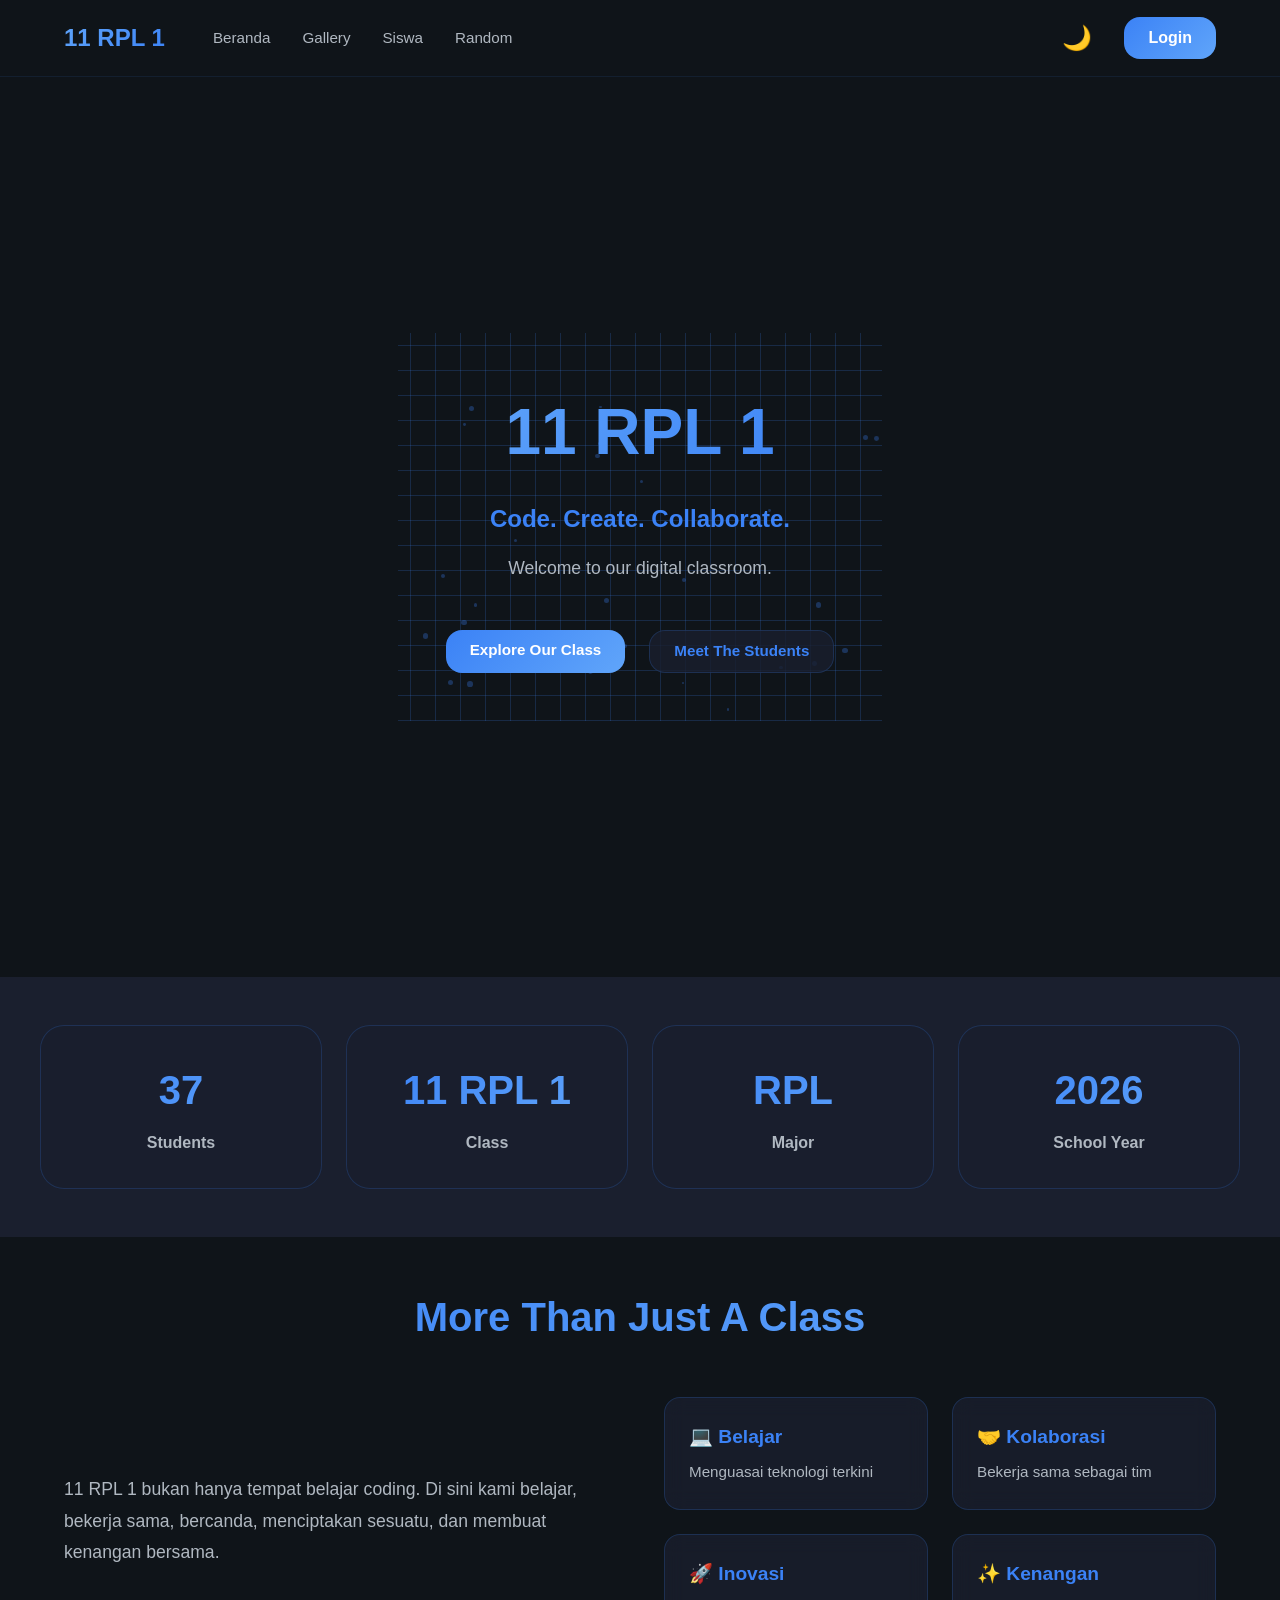
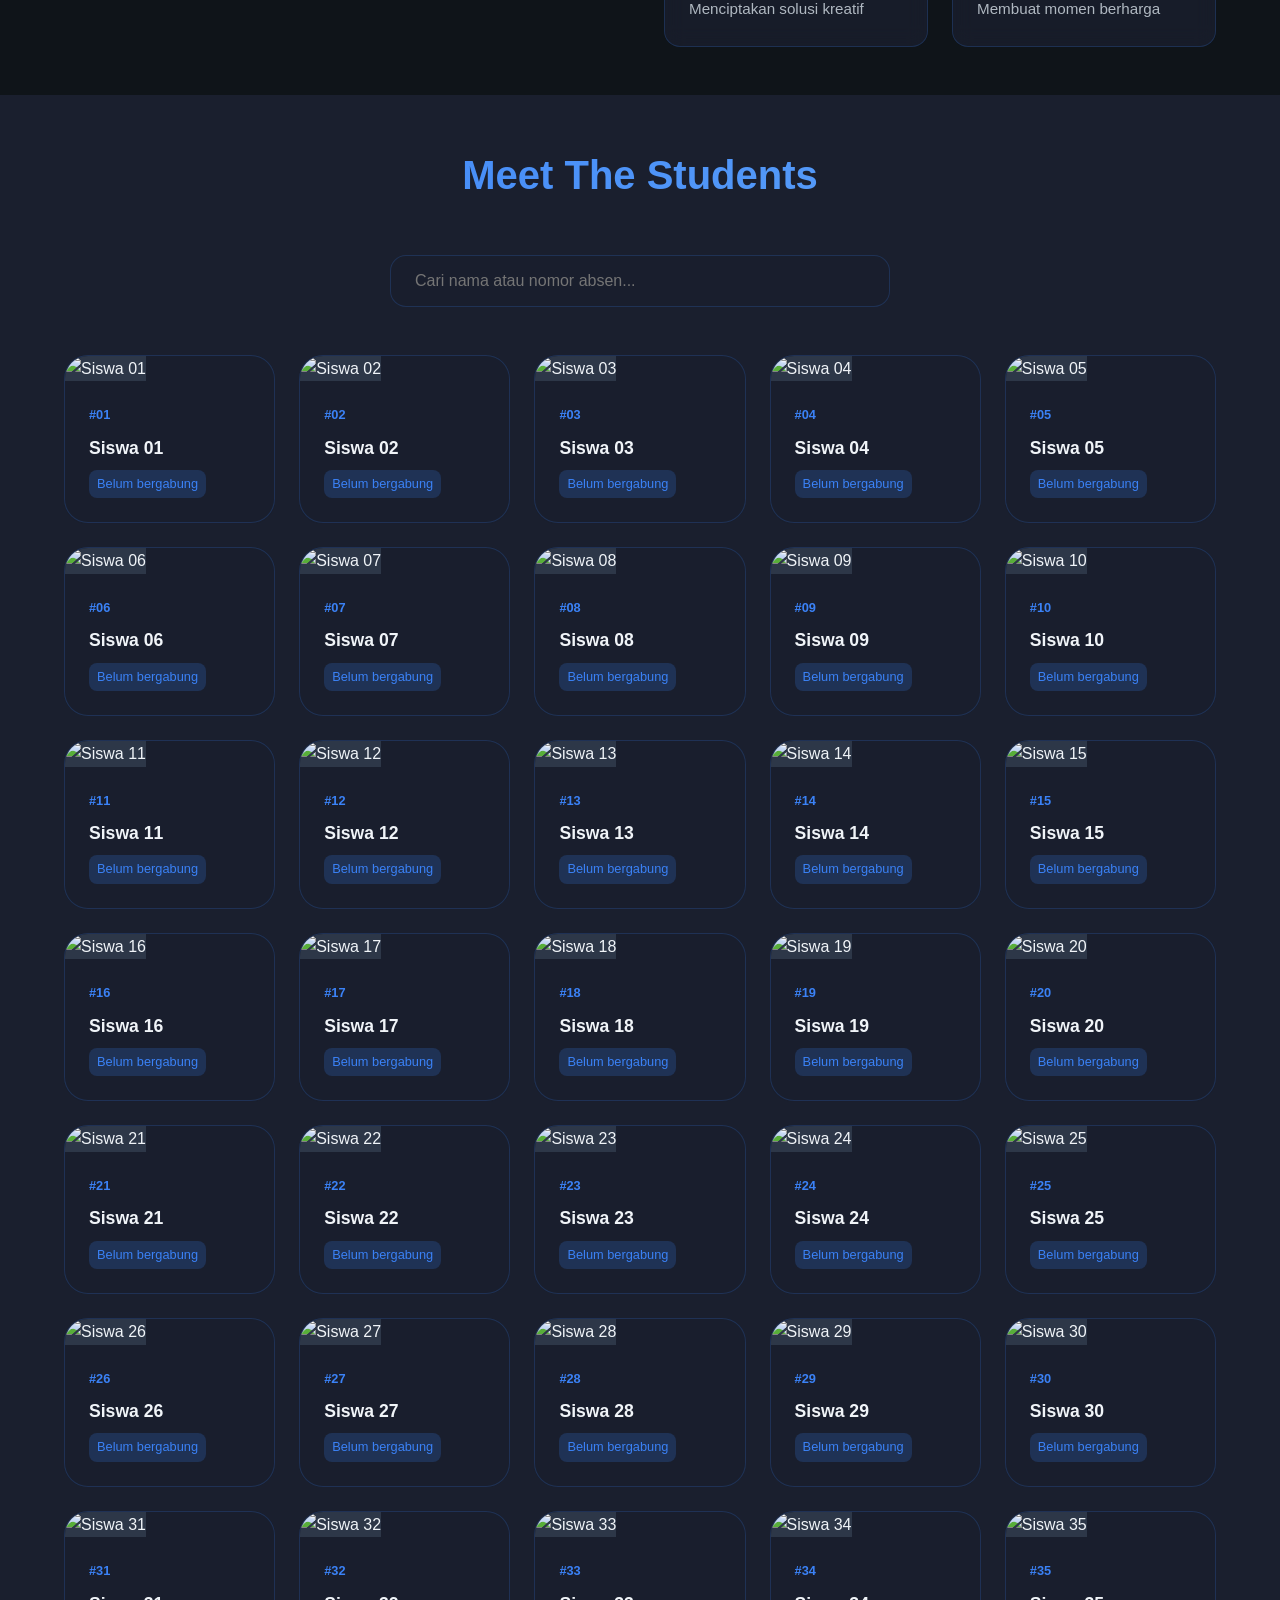
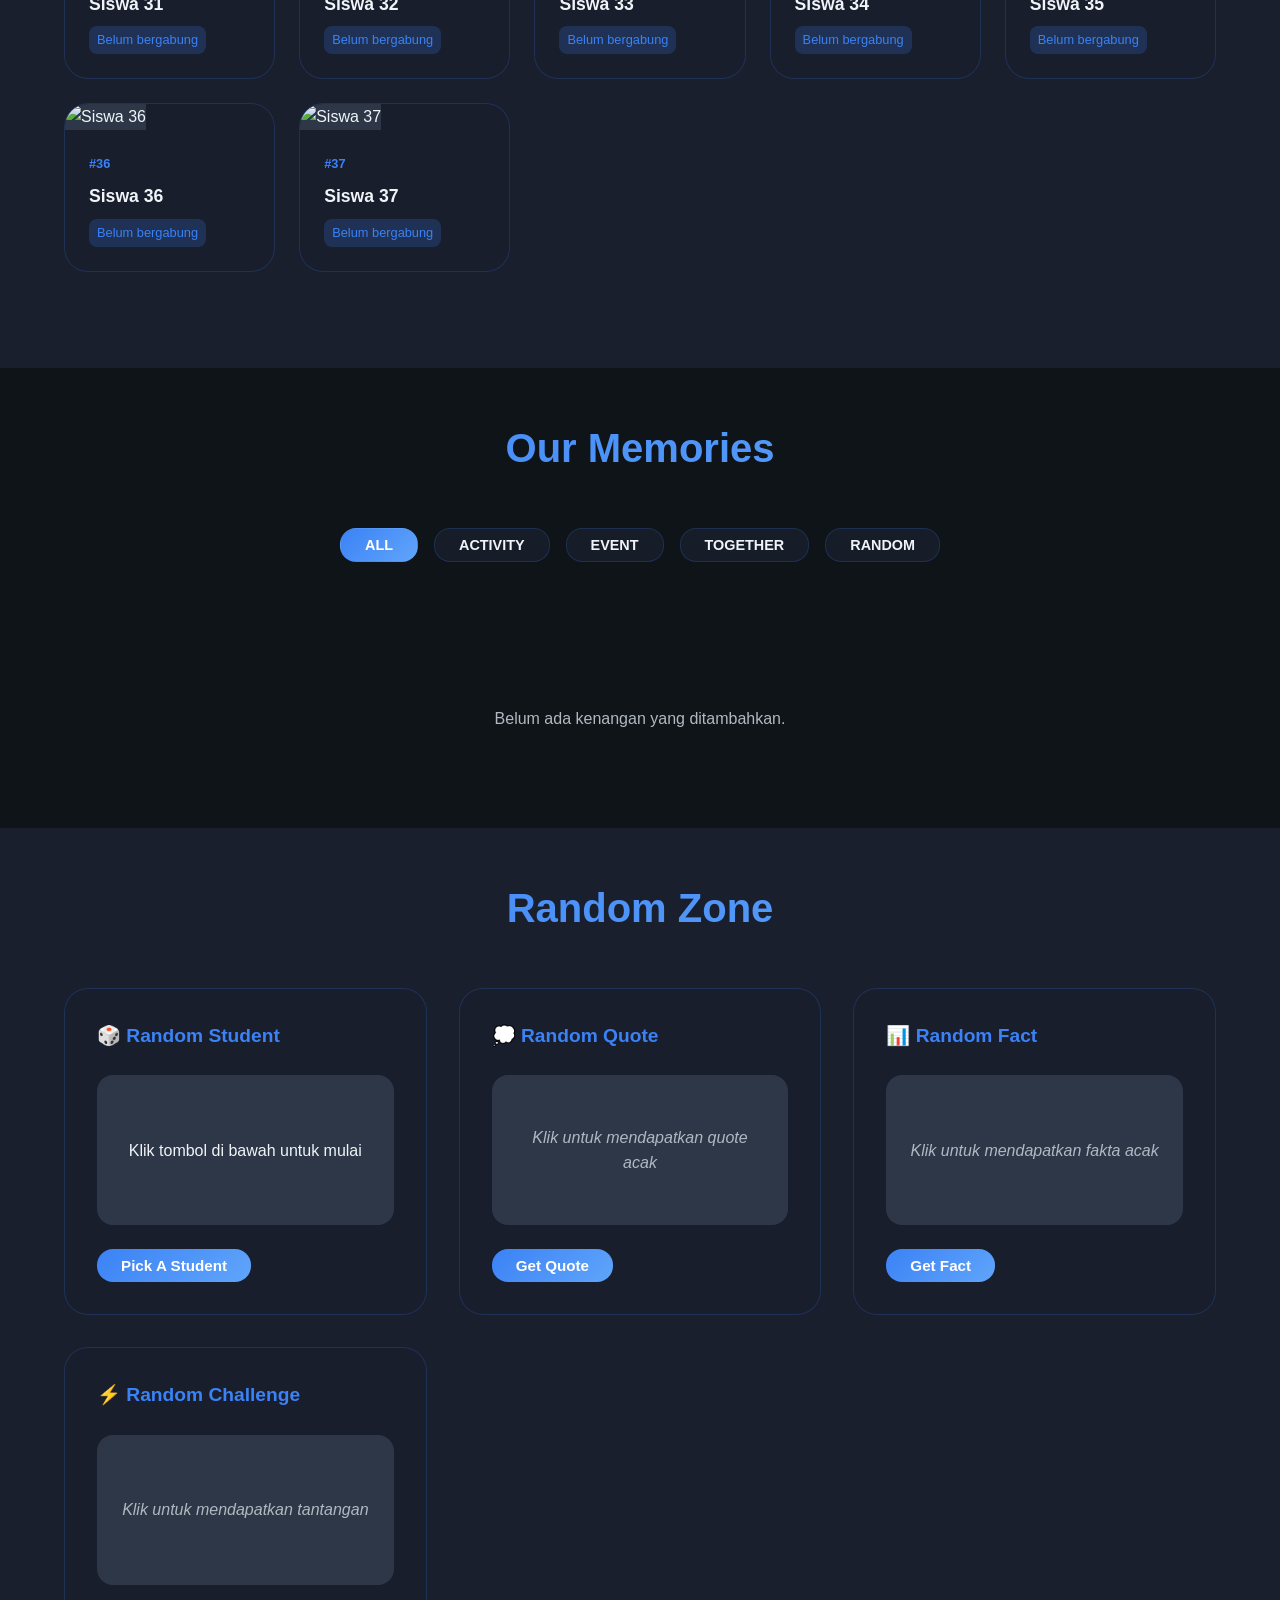
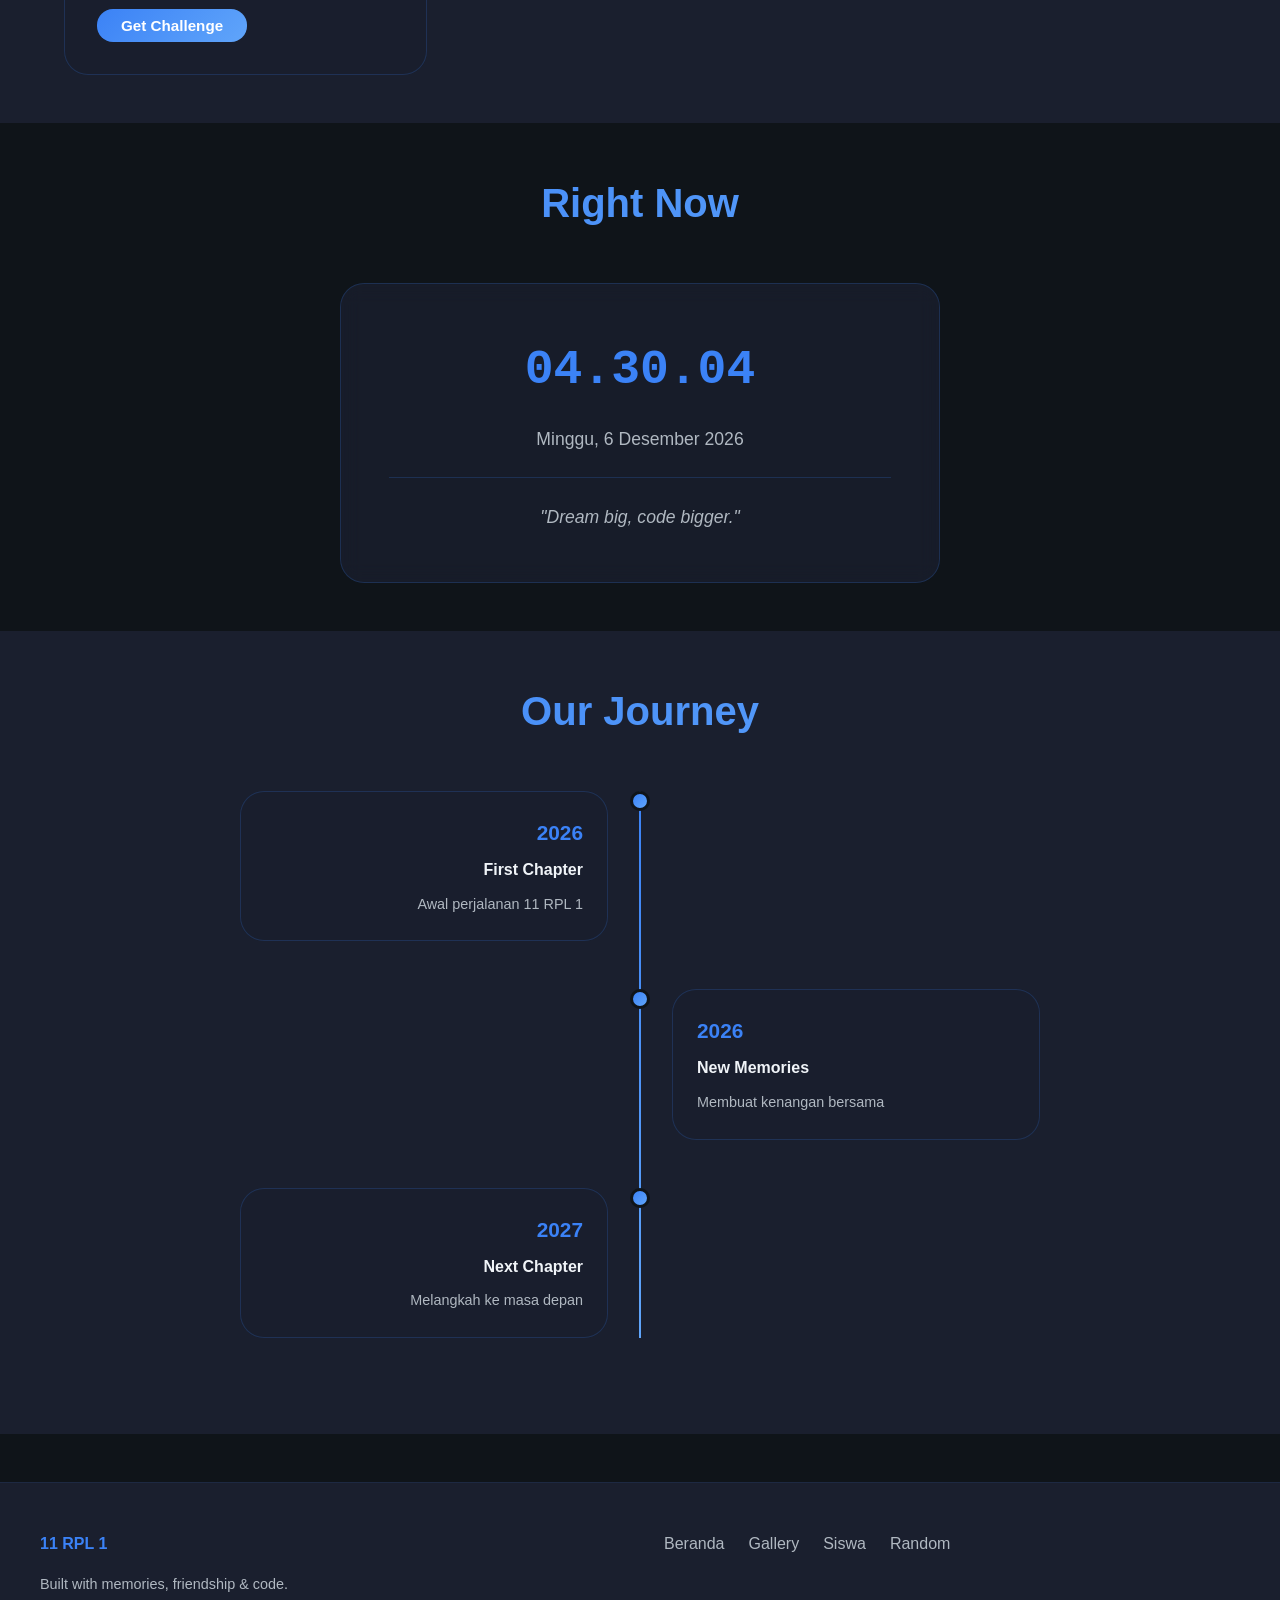
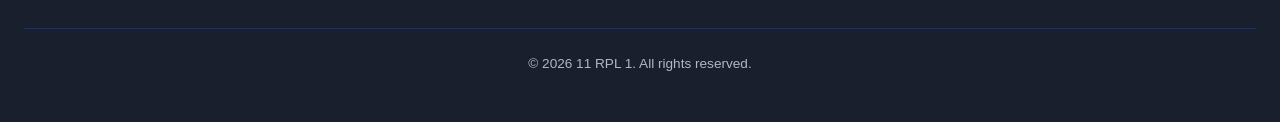
==== commit 97354d6b: "Update index.html" ====
--- a/index.html
+++ b/index.html
@@ -301,9 +301,9 @@
     </footer>
 
     <!-- SCRIPTS -->
-    <script src="js/supabase.js"></script>
-    <script src="js/students.js"></script>
-    <script src="js/auth.js"></script>
-    <script src="js/script.js"></script>
+    <script src="supabase.js"></script>
+    <script src="students.js"></script>
+    <script src="auth.js"></script>
+    <script src="script.js"></script>
 </body>
 </html>
